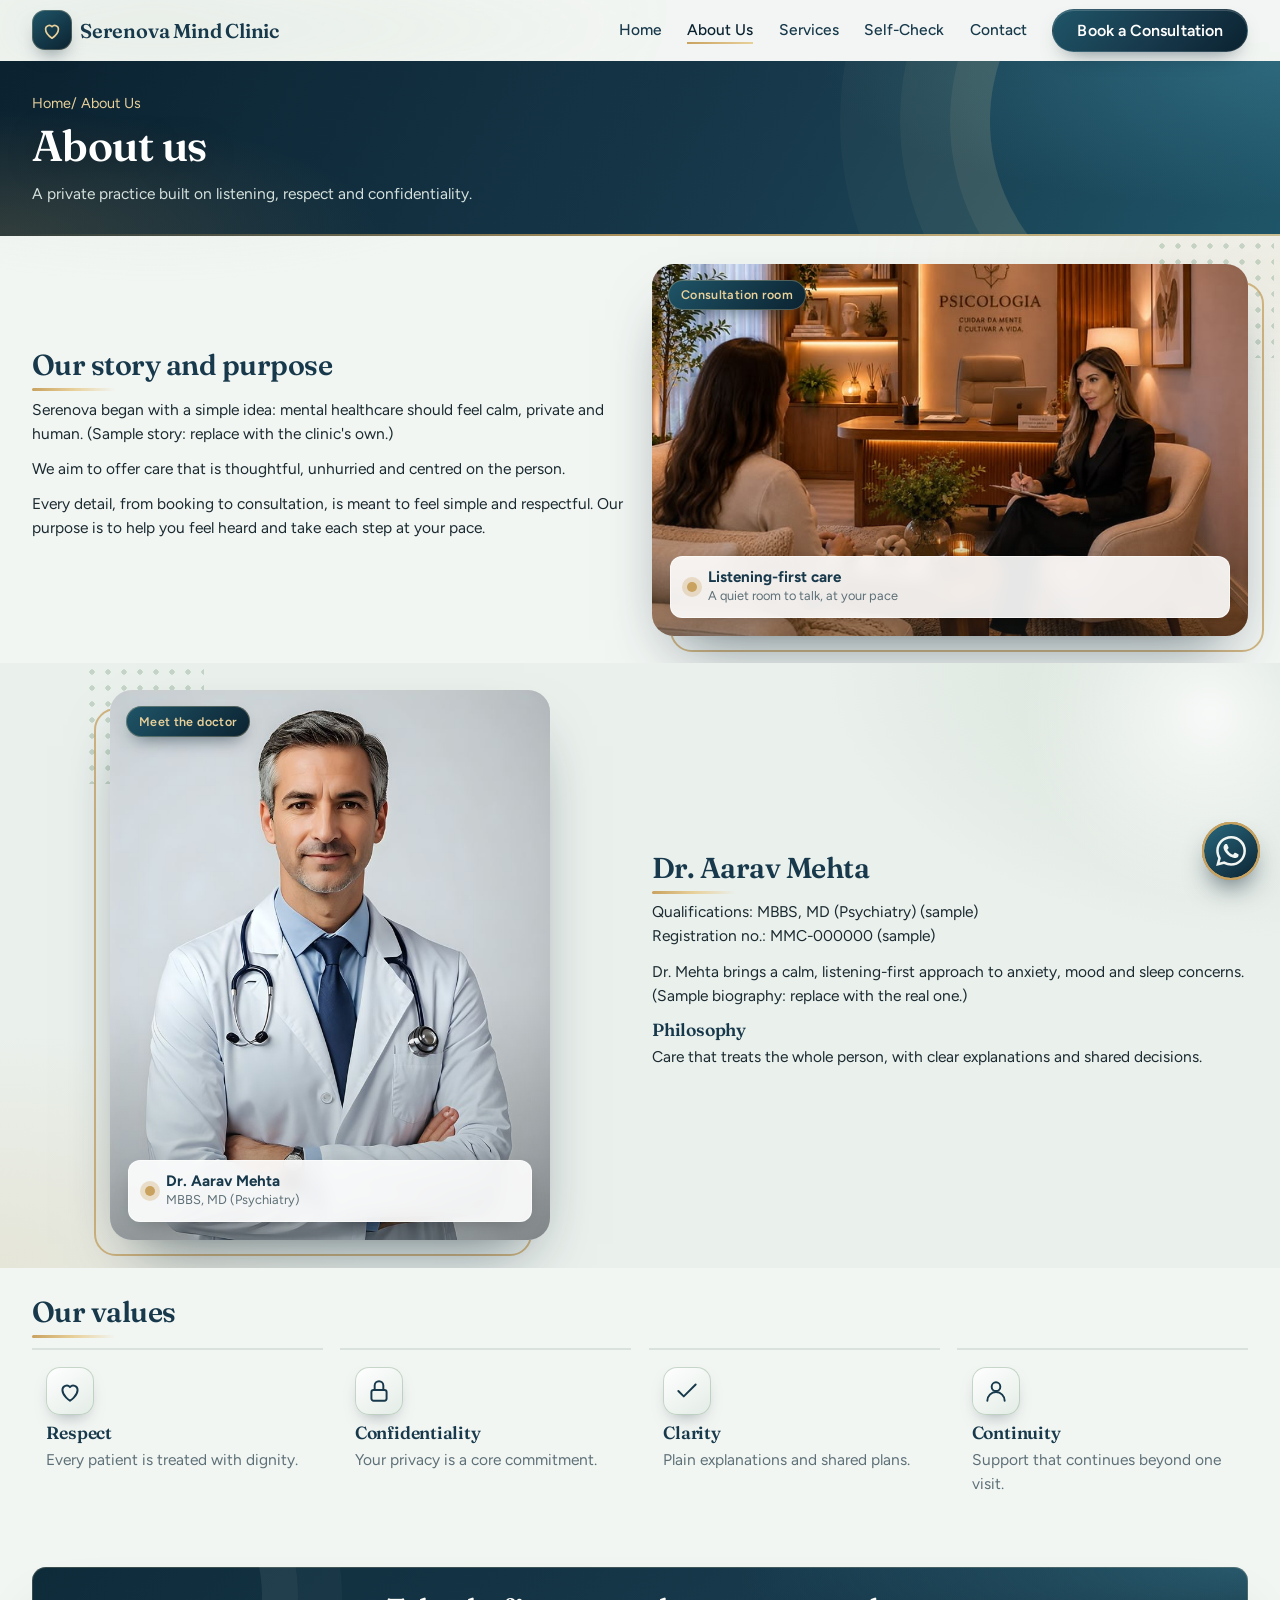
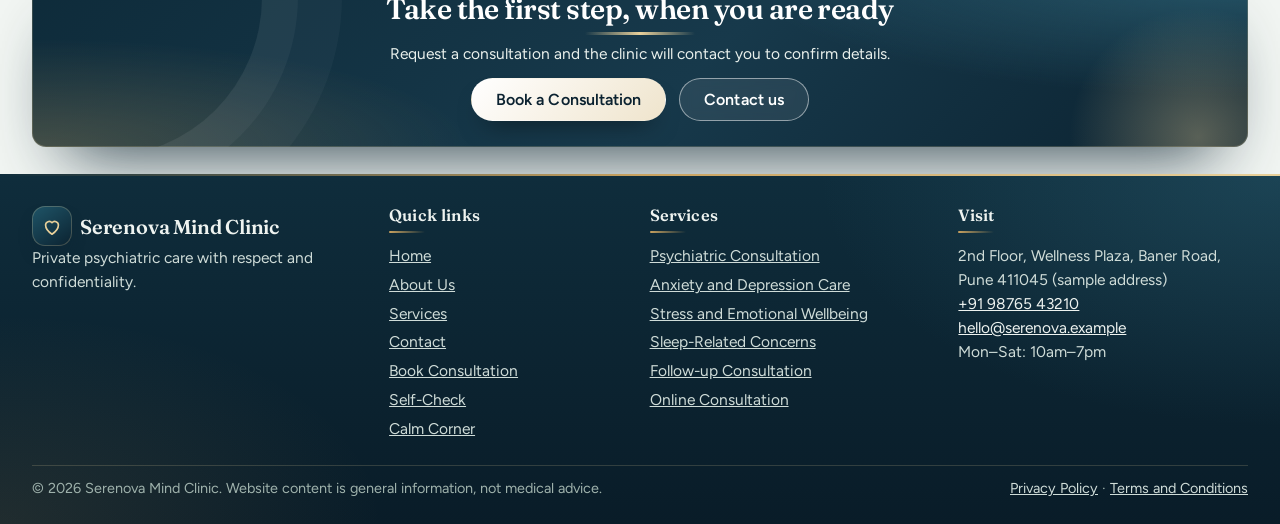
==== about.html @ cc29610c "first commit" ====
<!DOCTYPE html>
<html lang="en">

<head>
    <meta charset="utf-8">
    <meta name="viewport" content="width=device-width,initial-scale=1">
    <title>About Us | Serenova Mind Clinic</title>
    <meta name="description" content="Private psychiatric care, with respect and confidentiality. ">
    <link rel="preconnect" href="https://fonts.googleapis.com">
    <link rel="preconnect" href="https://fonts.gstatic.com" crossorigin>
    <link
        href="https://fonts.googleapis.com/css2?family=Fraunces:opsz,wght@9..144,400;9..144,600&family=Figtree:wght@400;500;600&display=swap"
        rel="stylesheet">
    <link rel="stylesheet" href="assets/css/style.css">
    <link rel="stylesheet" href="assets/css/responsive.css">
    <link rel="stylesheet" href="assets/css/animations.css">
    <link rel="stylesheet" href="assets/css/whatsapp.css">
    <link rel="stylesheet" href="assets/css/assessment.css">
    <link rel="stylesheet" href="assets/css/calm.css">
    <link rel="stylesheet" href="assets/css/booking-wa.css">
    <link rel="stylesheet" href="assets/css/modals.css">
    <link rel="stylesheet" href="assets/css/photos.css">
    <meta name="theme-color" content="#17394B">
    <link rel="stylesheet" href="assets/css/premium.css">
    <link rel="icon" href="assets/images/favicon.svg" type="image/svg+xml">
    <link rel="icon" href="assets/images/favicon-32.png" type="image/png" sizes="32x32">
    <link rel="icon" href="assets/images/favicon.ico" sizes="any">
    <link rel="apple-touch-icon" href="assets/images/apple-touch-icon.png">
</head>

<body><a class="skip" href="#main">Skip to content</a>
    <header class="hd" id="hd">
        <div class="wrap hd-in"><a class="logo" href="index.html" aria-label="Serenova Mind Clinic home"><svg
                    viewBox="0 0 24 24" class="ic" aria-hidden="true">
                    <path d="M12 21s-7-4.5-7-10a4 4 0 0 1 7-2.6A4 4 0 0 1 19 11c0 5.5-7 10-7 10z" />
                </svg><span>Serenova Mind Clinic</span></a><button class="burger" id="burger" aria-expanded="false"
                aria-controls="nav" aria-label="Open menu"><span></span><span></span></button>
            <nav id="nav" aria-label="Main">
                <ul>
                    <li><a href="index.html">Home</a></li>
                    <li><a href="about.html" aria-current="page">About Us</a></li>
                    <li><a href="services.html">Services</a></li>
                    <li><a href="assessment.html">Self-Check</a></li>
                    <li><a href="contact.html">Contact</a></li>
                </ul><a class="btn" href="book-consultation.html">Book a Consultation</a>
            </nav>
        </div>
    </header>
    <main id="main">
        <section class="phero">
            <div class="wrap">
                <nav class="crumb" aria-label="Breadcrumb"><a href="index.html">Home</a> / About Us</nav>
                <h1>About us</h1>
                <p>A private practice built on listening, respect and confidentiality.</p>
            </div>
        </section>
        <section class="sec">
            <div class="wrap split">
                <div>
                    <h2>Our story and purpose</h2>
                    <p>Serenova began with a simple idea: mental healthcare should feel calm, private and human. (Sample
                        story: replace with the clinic's own.)</p>
                    <p>We aim to offer care that is thoughtful, unhurried and centred on the person.</p>
                    <p>Every detail, from booking to consultation, is meant to feel simple and respectful. Our
                        purpose is to help you feel heard and take each step at your pace.</p>
                </div>
                <figure class="photo land"><span class="chip">Consultation room</span><div class="frame"><img src="assets/images/consultation-room.jpg" alt="Calm consultation room with soft lighting and comfortable seating" loading="lazy"></div><figcaption><i></i><div><b>Listening-first care</b><span>A quiet room to talk, at your pace</span></div></figcaption></figure>
            </div>
        </section>
        <section class="sec alt" id="doctor">
            <div class="wrap split">
                <figure class="photo port flip"><span class="chip">Meet the doctor</span><div class="frame"><img src="assets/images/doctor-portrait.jpg" alt="Portrait of Dr. Aarav Mehta, consultant psychiatrist" loading="lazy"></div><figcaption><i></i><div><b>Dr. Aarav Mehta</b><span>MBBS, MD (Psychiatry)</span></div></figcaption></figure>
                <div>
                    <h2>Dr. Aarav Mehta</h2>
                    <p>Qualifications: MBBS, MD (Psychiatry) (sample)<br>Registration no.: MMC-000000 (sample)</p>
                    <p>Dr. Mehta brings a calm, listening-first approach to anxiety, mood and sleep concerns. (Sample
                        biography: replace with the real one.)</p>
                    <h3>Philosophy</h3>
                    <p>Care that treats the whole person, with clear explanations and shared decisions.</p>
                </div>
            </div>
        </section>
        <section class="sec">
            <div class="wrap">
                <h2>Our values</h2>
                <div class="why">
                    <div><svg class="ic" viewBox="0 0 24 24" aria-hidden="true">
                            <path d="M12 21s-7-4.5-7-10a4 4 0 0 1 7-2.6A4 4 0 0 1 19 11c0 5.5-7 10-7 10z" />
                        </svg>
                        <h3>Respect</h3>
                        <p>Every patient is treated with dignity.</p>
                    </div>
                    <div><svg class="ic" viewBox="0 0 24 24" aria-hidden="true">
                            <rect x="5" y="11" width="14" height="10" rx="2" />
                            <path d="M8 11V7a4 4 0 0 1 8 0v4" />
                        </svg>
                        <h3>Confidentiality</h3>
                        <p>Your privacy is a core commitment.</p>
                    </div>
                    <div><svg class="ic" viewBox="0 0 24 24" aria-hidden="true">
                            <path d="M20 6 9 17l-5-5" />
                        </svg>
                        <h3>Clarity</h3>
                        <p>Plain explanations and shared plans.</p>
                    </div>
                    <div><svg class="ic" viewBox="0 0 24 24" aria-hidden="true">
                            <circle cx="12" cy="8" r="4" />
                            <path d="M4 21a8 8 0 0 1 16 0" />
                        </svg>
                        <h3>Continuity</h3>
                        <p>Support that continues beyond one visit.</p>
                    </div>
                </div>
            </div>
        </section>
        <section class="sec">
            <div class="wrap cta">
                <h2>Take the first step, when you are ready</h2>
                <p>Request a consultation and the clinic will contact you to confirm details.</p>
                <div class="row"><a class="btn" href="book-consultation.html">Book a Consultation</a><a
                        class="btn ghost" href="contact.html">Contact us</a></div>
            </div>
        </section>
    </main>
    <footer class="ft">
        <div class="wrap ft-in">
            <div><a class="logo" href="index.html"><svg class="ic" viewBox="0 0 24 24" aria-hidden="true">
                        <path d="M12 21s-7-4.5-7-10a4 4 0 0 1 7-2.6A4 4 0 0 1 19 11c0 5.5-7 10-7 10z" />
                    </svg><span>Serenova Mind Clinic</span></a>
                <p>Private psychiatric care with respect and confidentiality. </p>
            </div>
            <div>
                <h3>Quick links</h3>
                <ul>
                    <li><a href="index.html">Home</a></li>
                    <li><a href="about.html">About Us</a></li>
                    <li><a href="services.html">Services</a></li>
                    <li><a href="contact.html">Contact</a></li>
                    <li><a href="book-consultation.html">Book Consultation</a></li>
                    <li><a href="assessment.html">Self-Check</a></li>
                    <li><a href="calm.html">Calm Corner</a></li>
                </ul>
            </div>
            <div>
                <h3>Services</h3>
                <ul>
                    <li><a href="services.html#s0">Psychiatric Consultation</a></li>
                    <li><a href="services.html#s1">Anxiety and Depression Care</a></li>
                    <li><a href="services.html#s2">Stress and Emotional Wellbeing</a></li>
                    <li><a href="services.html#s3">Sleep-Related Concerns</a></li>
                    <li><a href="services.html#s4">Follow-up Consultation</a></li>
                    <li><a href="services.html#s5">Online Consultation</a></li>
                </ul>
            </div>
            <div>
                <h3>Visit</h3>
                <p>2nd Floor, Wellness Plaza, Baner Road, Pune 411045 (sample address)<br><a
                        href="tel:+919876543210">+91 98765 43210</a><br><a
                        href="mailto:hello@serenova.example">hello@serenova.example</a><br>Mon–Sat: 10am–7pm</p>
            </div>
        </div>
        <div class="wrap ft-b">
            <p>© <span id="yr">2026</span> Serenova Mind Clinic. Website content is general information, not medical
                advice.</p>
            <p><a href="privacy.html">Privacy Policy</a> · <a href="terms.html">Terms and Conditions</a></p>
        </div>
    </footer>
    <script src="assets/js/api.js"></script>
    <script src="assets/js/navigation.js"></script>
    <script src="assets/js/booking-wa.js"></script>
    <script src="assets/js/forms.js"></script>
    <script src="assets/js/main.js"></script>
<script src="assets/js/whatsapp.js"></script>
        <script src="assets/js/calm.js"></script>
    <script src="assets/js/modals.js"></script>
    <script src="assets/js/premium.js"></script>
</body>

</html>
---- assets/css/style.css ----
:root{--iv:#F5F0E8;--sl:#344A5E;--tp:#D4C5B2;--sg:#A8B8A2;--wh:#fff;--tx:#28312F;--mu:#6D746F;--r:14px}
*{box-sizing:border-box}html{scroll-behavior:smooth;scroll-padding-top:80px}
body{margin:0;background:var(--iv);color:var(--tx);font:400 1rem/1.65 Figtree,system-ui,sans-serif}
h1,h2,h3{font-family:Fraunces,Georgia,serif;color:var(--sl);line-height:1.2;margin:0 0 .6rem;font-weight:600}
h1{font-size:clamp(2rem,5vw,3.3rem)}h2{font-size:clamp(1.5rem,3vw,2.1rem)}h3{font-size:1.1rem}
p{margin:0 0 1rem;max-width:68ch}a{color:var(--sl)}img,svg{max-width:100%}
.wrap{width:min(1120px,92%);margin:0 auto}.narrow{width:min(780px,92%)}
.skip{position:absolute;left:-999px}.skip:focus{left:8px;top:8px;background:var(--wh);padding:.5rem;z-index:99}
:focus-visible{outline:3px solid var(--sl);outline-offset:3px}
.ic{width:24px;height:24px;fill:none;stroke:currentColor;stroke-width:1.8;stroke-linecap:round;stroke-linejoin:round}
.hd{position:sticky;top:0;z-index:50;background:var(--iv);border-bottom:1px solid transparent;transition:box-shadow .3s}
.hd.sc{border-color:var(--tp);box-shadow:0 2px 12px rgba(52,74,94,.08)}
.hd-in{display:flex;align-items:center;justify-content:space-between;padding:.9rem 0;transition:padding .3s}.hd.sc .hd-in{padding:.5rem 0}
.logo{display:flex;align-items:center;gap:.5rem;font:600 1.25rem Fraunces,serif;color:var(--sl);text-decoration:none}
nav ul{display:flex;gap:1.6rem;list-style:none;margin:0 1.6rem 0 0;padding:0}nav{display:flex;align-items:center}
nav li a{text-decoration:none;color:var(--sl);font-weight:500;padding:.3rem 0;background:linear-gradient(var(--sl),var(--sl)) 0 100%/0 2px no-repeat;transition:background-size .3s}
nav li a:hover,nav li a[aria-current]{background-size:100% 2px}
.burger{display:none;background:none;border:0;width:44px;height:44px;cursor:pointer;position:relative}
.burger span{position:absolute;left:10px;right:10px;height:2px;background:var(--sl);transition:transform .3s,top .3s}
.burger span:first-child{top:16px}.burger span:last-child{top:26px}
.burger[aria-expanded=true] span:first-child{top:21px;transform:rotate(45deg)}.burger[aria-expanded=true] span:last-child{top:21px;transform:rotate(-45deg)}
.btn{display:inline-block;background:var(--sl);color:var(--wh);padding:.75rem 1.4rem;border-radius:8px;border:2px solid var(--sl);font:600 1rem Figtree,sans-serif;text-decoration:none;cursor:pointer;transition:transform .2s,background .2s,color .2s}
.btn:hover{background:#2a3b4b}.btn:active{transform:translateY(1px)}.btn:disabled{opacity:.6;cursor:not-allowed}
.btn.ghost{background:transparent;color:var(--sl)}.btn.ghost:hover{background:var(--sl);color:var(--wh)}
.row{display:flex;gap:.8rem;flex-wrap:wrap}
.hero{padding:3rem 0 4rem}.hero-in{display:grid;grid-template-columns:1.05fr .95fr;gap:3rem;align-items:center}
.lead{font-size:1.15rem;color:var(--mu)}
.ph{margin:0;min-height:300px;border-radius:var(--r);border:1px solid var(--tp);background:linear-gradient(135deg,var(--tp),var(--sg));display:grid;place-items:center;text-align:center;color:var(--sl);padding:1rem}
.ph.tall{min-height:440px;border-radius:120px 14px 14px 14px}.ph.port{min-height:380px;border-radius:14px 14px 140px 14px}
.ph small{opacity:.8}
.sec{padding:4rem 0}.alt{background:var(--wh)}.sub{color:var(--mu)}
.split{display:grid;grid-template-columns:1fr 1fr;gap:3rem;align-items:center}
.svg{display:grid;grid-template-columns:repeat(3,1fr);gap:1.2rem;margin-top:1.5rem}
.sv{display:block;text-decoration:none;color:var(--tx);background:var(--iv);padding:1.5rem;border:1px solid var(--tp);transition:transform .25s,border-color .25s}
.sv0{border-radius:var(--r) var(--r) 40px var(--r)}.sv1{border-radius:var(--r)}.sv2{border-radius:40px var(--r) var(--r) var(--r)}
.sv:hover{transform:translateY(-3px);border-color:var(--sl)}.sv .ic{color:var(--sl);margin-bottom:.6rem}
.why{display:grid;grid-template-columns:repeat(4,1fr);gap:2rem;margin-top:1.5rem}.why .ic{color:var(--sg);width:32px;height:32px}
.why>div{border-top:2px solid var(--sg);padding-top:1rem}
.steps{counter-reset:s;list-style:none;padding:0;display:grid;grid-template-columns:repeat(5,1fr);gap:1rem;margin-top:1.5rem}
.steps li{counter-increment:s;border-left:2px solid var(--sg);padding-left:1rem}.steps li:before{content:counter(s);font:600 1.6rem Fraunces,serif;color:var(--sl);display:block}
.tq{display:grid;grid-template-columns:1fr 1fr;gap:1.5rem}blockquote{margin:0;padding:1.5rem;background:var(--iv);border-left:4px solid var(--sg);border-radius:0 var(--r) var(--r) 0}cite{color:var(--mu)}
.fq{border-bottom:1px solid var(--tp)}.fq h3{margin:0}.fq button{all:unset;box-sizing:border-box;width:100%;padding:1rem 2rem 1rem 0;cursor:pointer;font:600 1.05rem Fraunces,serif;color:var(--sl);position:relative}
.fq button:after{content:"+";position:absolute;right:.3rem}.fq button[aria-expanded=true]:after{content:"–"}.fq button:focus-visible{outline:3px solid var(--sl)}
.cta{background:var(--sl);color:var(--iv);padding:3rem;border-radius:var(--r);text-align:center}.cta h2{color:var(--wh)}.cta p{margin:0 auto 1.2rem}.cta .row{justify-content:center}
.cta .btn{background:var(--iv);color:var(--sl);border-color:var(--iv)}.cta .btn.ghost{background:transparent;color:var(--iv)}
.phero{background:var(--wh);border-bottom:1px solid var(--tp);padding:2.5rem 0}.crumb{font-size:.9rem;color:var(--mu);margin-bottom:.8rem}
.svp{display:flex;gap:1.2rem;padding:1.8rem 0;border-bottom:1px solid var(--tp)}.svp .ic{color:var(--sl);flex:none;width:32px;height:32px}
.form{background:var(--wh);padding:2rem;border-radius:var(--r);border:1px solid var(--tp)}
.fld{margin-bottom:1.1rem}label{display:block;font-weight:600;margin-bottom:.3rem}
input:not([type=checkbox]),select,textarea{width:100%;padding:.7rem .8rem;border:1.5px solid var(--tp);border-radius:8px;background:var(--iv);font:inherit;color:var(--tx)}
input:focus,select:focus,textarea:focus{border-color:var(--sl);outline:2px solid var(--sg)}
.chk label{font-weight:400}.hint{font-size:.9rem;color:var(--mu)}.err{color:#9b2c2c;font-size:.9rem;margin:.25rem 0 0}
[aria-invalid=true]{border-color:#9b2c2c!important}.note{background:var(--iv);border-left:4px solid var(--sg);padding:.8rem 1rem;margin-bottom:1rem}.status{margin-top:1rem;font-weight:600}
.legal h2{margin-top:1.5rem;font-size:1.3rem}
.ft{background:var(--sl);color:var(--iv);padding:3rem 0 1rem}.ft a,.ft h3,.ft .logo{color:var(--iv)}.ft ul{list-style:none;padding:0;margin:0}.ft li{margin-bottom:.3rem}
.ft-in{display:grid;grid-template-columns:1.4fr 1fr 1.2fr 1.2fr;gap:2rem}.ft-b{border-top:1px solid rgba(245,240,232,.25);margin-top:2rem;padding-top:1rem;display:flex;justify-content:space-between;flex-wrap:wrap;font-size:.9rem}
/* v2: compact, wider, richer */
.wrap{width:min(1280px,95%)}.narrow{width:min(1000px,95%)}.sec{padding:2.4rem 0}.hero{padding:1.8rem 0 2.4rem;background:linear-gradient(180deg,var(--iv),#eee6d9)}.hero-in{gap:2rem}.split{gap:2rem}.cta{padding:2.2rem}
.sub{margin-bottom:.8rem}.svg,.why,.steps{margin-top:1rem}
figure.ph{display:block;padding:0;min-height:0;overflow:hidden;background:var(--tp)}.ph img{display:block;width:100%;aspect-ratio:4/3;object-fit:cover}.ph.tall img{aspect-ratio:4/5;max-height:500px}.ph.port img{aspect-ratio:4/5;max-height:420px}
.hv{position:relative}.fl{position:absolute;left:-20px;bottom:30px;background:var(--wh);border:1px solid var(--tp);border-radius:12px;padding:.8rem 1rem;display:grid;grid-template-columns:auto 1fr;column-gap:.6rem;box-shadow:0 12px 28px -12px rgba(52,74,94,.4);animation:up 1s .5s ease both}.fl .ic{grid-row:span 2;color:var(--sl);align-self:center}.fl span{color:var(--mu);font-size:.9rem}
.phero{background:var(--sl);border:0;padding:2.2rem 0;position:relative;overflow:hidden}.phero .wrap{position:relative}.phero h1{color:#fff}.phero p{color:var(--iv)}.crumb,.crumb a{color:var(--tp)}
.phero:before{content:"";position:absolute;right:-90px;top:-130px;width:380px;height:380px;border-radius:50%;box-shadow:0 0 0 40px rgba(168,184,162,.14),0 0 0 90px rgba(168,184,162,.09),0 0 0 150px rgba(168,184,162,.05)}
.sv{position:relative;overflow:hidden}.sv:before{content:"";position:absolute;left:0;top:0;height:3px;width:0;background:var(--sg);transition:width .35s}.sv:hover:before{width:100%}.sv:hover{box-shadow:0 16px 30px -16px rgba(52,74,94,.4);background:var(--wh)}
.sv .ic,.why .ic{width:44px;height:44px;padding:10px;border-radius:12px;background:var(--wh);transition:background .3s,color .3s,transform .3s}.why .ic{background:var(--iv);color:var(--sl)}.sv:hover .ic,.why>div:hover .ic{background:var(--sl);color:var(--wh);transform:rotate(-6deg) scale(1.05)}
.why>div{transition:transform .3s,border-color .3s}.why>div:hover{transform:translateY(-4px);border-color:var(--sl)}.steps li{transition:transform .3s,border-color .3s}.steps li:hover{transform:translateX(4px);border-color:var(--sl)}
.svp{display:grid;grid-template-columns:44px 1fr;gap:1rem;padding:1.4rem;margin-bottom:.9rem;background:var(--wh);border:1px solid var(--tp);border-radius:var(--r);transition:transform .3s,box-shadow .3s,border-color .3s}.svp:hover{transform:translateY(-3px);border-color:var(--sl);box-shadow:0 16px 30px -18px rgba(52,74,94,.4)}
.svp>.ic{width:44px;height:44px;padding:10px;border-radius:12px;background:var(--iv)}
.pts{list-style:none;padding:0;margin:0 0 1rem;display:grid;grid-template-columns:1fr 1fr;gap:.4rem 1.5rem}.pts li{display:flex;gap:.5rem}.pts .ic{width:18px;height:18px;flex:none;color:#6f866a;margin-top:.28rem;stroke-width:2.6}
.mq{overflow:hidden;margin-top:1rem;-webkit-mask-image:linear-gradient(90deg,transparent,#000 6%,#000 94%,transparent);mask-image:linear-gradient(90deg,transparent,#000 6%,#000 94%,transparent)}
.mt{display:flex;width:max-content;animation:mq 50s linear infinite}.mq:hover .mt,.mq:focus-within .mt{animation-play-state:paused}
.mt blockquote{flex:none;width:340px;margin:0 1.2rem 0 0;transition:transform .3s,box-shadow .3s}.mt blockquote:hover{transform:translateY(-4px);box-shadow:0 14px 26px -14px rgba(52,74,94,.4)}
.map{border-radius:var(--r);overflow:hidden;border:1px solid var(--tp);margin-top:1rem}.map iframe{display:block;width:100%;height:260px;border:0}.bookrow{margin-top:1.5rem}
/* v3: tighter spacing + premium interactions */
body{font-size:.97rem;line-height:1.55}h1{font-size:clamp(1.8rem,4vw,2.7rem)}h2{font-size:clamp(1.35rem,2.4vw,1.8rem);margin-bottom:.4rem}h3{margin-bottom:.3rem}p{margin-bottom:.7rem}
.hd-in{padding:.55rem 0}.hd.sc .hd-in{padding:.3rem 0}.btn{padding:.6rem 1.2rem}
.hero{padding:1rem 0 1.6rem}.hero-in{gap:1.5rem}.lead{font-size:1.05rem}.sec{padding:1.7rem 0}.split{gap:1.5rem}.cta{padding:1.6rem}.cta p{margin-bottom:.8rem}
.svg{gap:.8rem;margin-top:.6rem}.sv{padding:1.1rem}.why{gap:1.1rem;margin-top:.6rem}.why>div{padding-top:.7rem}.steps{gap:.8rem;margin-top:.6rem}
.sub{margin-bottom:.4rem}.ph img{aspect-ratio:16/10}.ph.tall img{aspect-ratio:4/5;max-height:400px}.ph.port img{max-height:340px}
.phero{padding:1.4rem 0}.crumb{margin-bottom:.4rem}.phero p{margin-bottom:0}
.svp{padding:1rem;margin-bottom:.6rem;gap:.8rem}.pts{gap:.25rem 1.2rem;margin-bottom:.7rem}.form{padding:1.3rem}.fld{margin-bottom:.8rem}
.fq button{padding:.7rem 2rem .7rem 0}.mq{margin-top:.6rem}.mt blockquote{padding:1.1rem}.map iframe{height:220px}.bookrow{margin-top:1rem}
.ft{padding:2rem 0 .8rem}.ft-in{gap:1.2rem}.ft-b{margin-top:1.2rem;padding-top:.7rem}.legal h2{margin-top:1rem}
.prog{position:fixed;top:0;left:0;right:0;height:3px;background:var(--sg);transform-origin:0 50%;transform:scaleX(0);z-index:99}
.btn{position:relative;overflow:hidden;isolation:isolate}.btn:after{content:"";position:absolute;top:0;bottom:0;left:-60%;width:40%;background:linear-gradient(100deg,transparent,rgba(255,255,255,.35),transparent);transform:skewX(-20deg);transition:left .6s;z-index:-1}.btn:hover:after{left:130%}.btn:hover{box-shadow:0 10px 22px -10px rgba(52,74,94,.6);transform:translateY(-2px)}
.sv,.svp,.why>div,.mt blockquote{position:relative;overflow:hidden}
.sv:after,.svp:after,.mt blockquote:after{content:"";position:absolute;inset:0;pointer-events:none;opacity:0;transition:opacity .35s;background:radial-gradient(260px circle at var(--mx,50%) var(--my,50%),rgba(168,184,162,.35),transparent 70%)}
.sv:hover:after,.svp:hover:after,.mt blockquote:hover:after{opacity:1}
.sv:hover .ic,.svp:hover>.ic{background:var(--sl);color:var(--wh);animation:ring .9s ease-out}
@keyframes ring{from{box-shadow:0 0 0 0 rgba(168,184,162,.8)}to{box-shadow:0 0 0 14px rgba(168,184,162,0)}}
.sv h3,.svp h2{transition:letter-spacing .3s}.sv:hover h3{letter-spacing:.01em}
.sec h2:after{content:"";display:block;height:3px;width:0;background:var(--sg);border-radius:2px;margin-top:.35rem;transition:width .8s .25s}.sec h2.in:after{width:56px}.cta h2:after{margin-inline:auto}
.hv:before{content:"";position:absolute;inset:16px -14px -14px 16px;border:2px solid var(--sg);border-radius:inherit;border-radius:120px 14px 14px 14px;transition:transform .4s;z-index:0}.hv:hover:before{transform:translate(-8px,-8px)}.hv .ph{position:relative;z-index:1}.fl{z-index:2}
.hero .ph img{animation:breathe 14s ease-in-out infinite alternate}@keyframes breathe{to{transform:scale(1.06)}}
.ph img{transition:transform .8s ease}.split .ph:hover img{transform:scale(1.05)}
.w{display:inline-block;animation:wd .7s cubic-bezier(.2,.7,.2,1) both;animation-delay:calc(var(--k)*70ms)}@keyframes wd{from{opacity:0;transform:translateY(.5em) rotateX(40deg)}to{opacity:1;transform:none}}
.ft li a{display:inline-block;transition:transform .25s,color .25s}.ft li a:hover{transform:translateX(5px);color:var(--sg)}
.fq button{transition:padding-left .25s}.fq button:hover{padding-left:.5rem}
---- assets/css/responsive.css ----
@media(max-width:900px){.hero-in,.split,.tq{grid-template-columns:1fr}.svg{grid-template-columns:1fr 1fr}.why,.ft-in{grid-template-columns:1fr 1fr}.steps{grid-template-columns:1fr}.ph.tall{min-height:300px}}
@media(max-width:760px){.burger{display:block}nav{position:absolute;top:100%;left:0;right:0;background:var(--iv);flex-direction:column;align-items:stretch;padding:1rem 4%;border-bottom:1px solid var(--tp);display:none}nav.open{display:flex}nav ul{flex-direction:column;gap:.4rem;margin:0 0 1rem}nav li a{display:block;padding:.6rem 0}}
@media(max-width:560px){.svg,.why,.ft-in{grid-template-columns:1fr}.sec{padding:2.5rem 0}.cta{padding:2rem 1.2rem}.form{padding:1.2rem}.btn{width:100%;text-align:center}.svp{flex-direction:column}}
@media(max-width:900px){.fl{left:10px}}
@media(max-width:560px){.pts{grid-template-columns:1fr}.svp{grid-template-columns:1fr}.mt blockquote{width:280px}.phero:before{opacity:.5}}
@media(max-width:560px){.sec{padding:1.3rem 0}.cta{padding:1.3rem 1rem}.form{padding:1rem}.hero{padding:.6rem 0 1.2rem}.hv:before{inset:10px -6px -6px 10px}}

/* v5: navbar with 6 items on mid-size screens */
@media(min-width:761px) and (max-width:1100px){nav ul{gap:1rem;margin-right:1rem}nav li a{font-size:.93rem}nav .btn{padding:.55rem 1rem;font-size:.92rem;white-space:nowrap}.logo{font-size:1.1rem}}
/* v5: tidy footer */
.ft h3{position:relative;padding-bottom:.45rem;margin-bottom:.7rem}.ft h3:after{content:"";position:absolute;left:0;bottom:0;width:28px;height:2px;background:var(--sg);border-radius:2px}
@media(max-width:900px){.ft-in>div:first-child,.ft-in>div:last-child{grid-column:1/-1}}
@media(max-width:560px){
.ft{padding:2rem 0 5rem}
.ft-in{grid-template-columns:1fr 1fr;gap:1.4rem 1rem}
.ft-in>div:first-child,.ft-in>div:last-child{grid-column:1/-1}
.ft-in>div:first-child p{font-size:.92rem;margin-bottom:.3rem}
.ft li{margin-bottom:.15rem}.ft li a{font-size:.9rem;padding:.2rem 0}
.ft h3{font-size:1rem}
.ft-in>div:last-child{background:rgba(255,255,255,.06);border-radius:14px;padding:1rem 1.1rem}.ft-in>div:last-child p{margin:0;font-size:.92rem;line-height:1.7}
.ft-b{flex-direction:column;align-items:center;text-align:center;gap:.4rem;font-size:.82rem}.ft-b p{margin:0;max-width:none}
}
---- assets/css/animations.css ----
@keyframes up{from{opacity:0;transform:translateY(14px)}to{opacity:1;transform:none}}
.hero .ph{animation:up .9s ease both}.hero h1{animation:up .7s ease both}
.js .rv{opacity:0;transform:translateY(14px);transition:opacity .6s ease,transform .6s ease;transition-delay:calc(var(--i,0)*70ms)}.js .rv.in{opacity:1;transform:none}
@media(prefers-reduced-motion:reduce){*,*:before,*:after{animation:none!important;transition:none!important;scroll-behavior:auto!important}.js .rv{opacity:1;transform:none}}
@keyframes mq{to{transform:translateX(-50%)}}
@media(prefers-reduced-motion:reduce){.mq{overflow-x:auto;-webkit-mask-image:none;mask-image:none}.mt>[aria-hidden]{display:none}}
@media(prefers-reduced-motion:reduce){.w,.hero .ph img,.sv:hover .ic,.svp:hover>.ic{animation:none!important}.prog{display:none}}
---- assets/css/whatsapp.css ----
.wa-fab{position:fixed;right:20px;bottom:20px;z-index:70;display:flex;align-items:center;flex-direction:row-reverse;gap:.6rem;text-decoration:none}
.wa-ic{position:relative;width:58px;height:58px;border-radius:50%;background:linear-gradient(145deg,#4a6580,var(--sl));display:grid;place-items:center;box-shadow:0 10px 26px -8px rgba(52,74,94,.75),inset 0 0 0 2px rgba(168,184,162,.55);animation:wa-b 3.2s ease-in-out infinite;transition:transform .3s}
.wa-ic svg{width:30px;height:30px;fill:var(--iv)}
.wa-ic:before,.wa-ic:after{content:"";position:absolute;inset:0;border-radius:50%;border:2px solid var(--sg);animation:wa-p 2.4s ease-out infinite}.wa-ic:after{animation-delay:1.2s}
.wa-tip{background:var(--wh);color:var(--sl);border:1px solid var(--tp);border-radius:999px;padding:.45rem .95rem;font:600 .88rem Figtree,sans-serif;box-shadow:0 8px 20px -12px rgba(52,74,94,.6);opacity:0;transform:translateX(10px);pointer-events:none;transition:.3s;white-space:nowrap}
.wa-fab:hover .wa-tip,.wa-fab:focus-visible .wa-tip{opacity:1;transform:none}
.wa-fab:hover .wa-ic{transform:scale(1.08) rotate(-6deg)}
@keyframes wa-b{0%,100%{transform:translateY(0)}50%{transform:translateY(-6px)}}
@keyframes wa-p{0%{transform:scale(1);opacity:.7}100%{transform:scale(1.65);opacity:0}}
@media(max-width:600px){.wa-fab{right:14px;bottom:14px}.wa-ic{width:52px;height:52px}.wa-tip{display:none}}
@media print{.wa-fab{display:none}}
@media(prefers-reduced-motion:reduce){.wa-ic,.wa-ic:before,.wa-ic:after{animation:none}}
---- assets/css/assessment.css ----
/* Self-Check page. All classes prefixed sc- to avoid clashing with the template (.hd.sc is the scrolled header). */
.sc-main{padding:2rem 0 3.5rem;background:linear-gradient(180deg,#e9efe6,var(--iv) 320px)}
.sc-main .wrap{width:min(860px,94%)}
.sc-chips{display:flex;flex-wrap:wrap;gap:.5rem;list-style:none;padding:0;margin:.9rem 0 0}
.sc-chips li{background:rgba(255,255,255,.12);border:1px solid rgba(255,255,255,.28);color:var(--iv);border-radius:999px;padding:.2rem .8rem;font-size:.85rem;display:flex;gap:.4rem;align-items:center}
.sc-chips svg{width:15px;height:15px;fill:none;stroke:var(--sg);stroke-width:2;stroke-linecap:round;stroke-linejoin:round}
.sc-panel{background:var(--wh);border:1px solid var(--tp);border-radius:20px;padding:clamp(1rem,3vw,1.8rem);box-shadow:0 22px 50px -30px rgba(52,74,94,.55)}
.sc-pick{display:grid;gap:.9rem;grid-template-columns:repeat(auto-fit,minmax(260px,1fr))}
.sc-pc{all:unset;box-sizing:border-box;cursor:pointer;display:flex;gap:1rem;align-items:center;border:1.5px solid var(--tp);border-radius:16px;padding:1rem 1.1rem;background:var(--iv);transition:transform .3s,box-shadow .3s,border-color .3s,background .3s}
.sc-pc:hover,.sc-pc:focus-visible{transform:translateY(-3px);border-color:var(--sg);background:#fff;box-shadow:0 14px 28px -18px rgba(52,74,94,.6)}
.sc-ib{flex:none;width:48px;height:48px;border-radius:14px;background:var(--sl);color:var(--iv);display:grid;place-items:center;transition:transform .35s}.sc-pc:hover .sc-ib{transform:rotate(-8deg) scale(1.07)}
.sc-ib svg{width:26px;height:26px;fill:none;stroke:currentColor;stroke-width:1.7;stroke-linecap:round;stroke-linejoin:round}
.sc-pc b{display:block;font:600 1.08rem Fraunces,serif;color:var(--sl);line-height:1.2}.sc-pc span{display:block;color:var(--mu);font-size:.88rem;line-height:1.4;margin-top:.15rem}
.sc-go{margin-left:auto;color:var(--sl);font-size:1.3rem;transition:transform .25s}.sc-pc:hover .sc-go{transform:translateX(4px)}
.sc-qh{display:flex;justify-content:space-between;align-items:center;color:var(--mu);font-size:.88rem;margin-bottom:.45rem}
.sc-x{all:unset;cursor:pointer;color:var(--mu);font-size:.85rem;text-decoration:underline}.sc-x:hover{color:var(--sl)}
.sc-bar{height:6px;background:var(--iv);border-radius:9px;overflow:hidden;margin-bottom:1.1rem}.sc-bar i{display:block;height:100%;width:0;background:linear-gradient(90deg,var(--sg),var(--sl));border-radius:9px;transition:width .5s cubic-bezier(.2,.8,.2,1)}
.sc-q.in{animation:scs .4s cubic-bezier(.2,.8,.2,1)}.sc-q.back.in{animation-name:scb}
@keyframes scs{from{opacity:0;transform:translateX(30px)}}@keyframes scb{from{opacity:0;transform:translateX(-30px)}}
.sc-q h2{font-size:clamp(1.15rem,3vw,1.5rem);margin:0 0 .25rem}.sc-q h2:after{display:none}.sc-q>p{margin:0 0 .9rem;color:var(--mu);font-size:.9rem}
.sc-opts{display:grid;gap:.5rem}.sc-o{position:relative;display:block;cursor:pointer}
.sc-o input{position:absolute;opacity:0;inset:0;cursor:pointer}
.sc-o span{display:flex;align-items:center;gap:.7rem;border:1.5px solid var(--tp);border-left-width:5px;border-radius:12px;padding:.7rem 1rem;background:var(--iv);font-weight:500;font-size:.97rem;transition:transform .2s,border-color .2s,background .2s,box-shadow .2s}
.sc-o span:before{content:"";flex:none;width:18px;height:18px;border-radius:50%;border:2px solid var(--tp);background:#fff;transition:.2s}
.sc-o:hover span{transform:translateX(3px);border-color:var(--sg)}
.sc-o:nth-child(1) span{border-left-color:#8fbf9a}.sc-o:nth-child(2) span{border-left-color:#cfc27a}.sc-o:nth-child(3) span{border-left-color:#e1a86c}.sc-o:nth-child(4) span{border-left-color:#d68b63}
.sc-o input:checked+span{background:#eaf1ea;border-color:var(--sl);box-shadow:0 8px 18px -14px rgba(52,74,94,.8)}
.sc-o input:checked+span:before{border-color:var(--sl);background:radial-gradient(var(--sl) 42%,#fff 48%)}
.sc-o input:focus-visible+span{outline:3px solid var(--sl);outline-offset:2px}
.sc-nv{display:flex;justify-content:space-between;gap:1rem;margin-top:1.1rem}.sc-nv .btn{padding:.6rem 1.5rem}
/* result */
.sc-care{display:flex;flex-wrap:wrap;gap:1rem;align-items:center;justify-content:space-between;background:#eef3ee;border:1.5px solid var(--sg);border-radius:16px;padding:1rem 1.2rem;margin-bottom:1.2rem;animation:scs .5s}
.sc-care h3{font-size:1.05rem;margin:0 0 .2rem}.sc-care p{margin:0;font-size:.9rem;color:var(--tx);max-width:46ch}.sc-care div:last-child{display:flex;gap:.5rem;flex-wrap:wrap}.sc-care .btn{padding:.55rem 1rem;font-size:.92rem}
.sc-rs{display:grid;gap:1.4rem;grid-template-columns:260px 1fr;align-items:center}
.sc-g{text-align:center}.sc-g svg{width:100%;max-width:260px;display:block;margin:0 auto;overflow:visible}
.sc-nd{transform-origin:150px 150px;transform:rotate(-90deg);transition:transform 1.6s cubic-bezier(.2,.9,.2,1)}
.sc-num{font:600 2.3rem Fraunces,serif;color:var(--sl);line-height:1;margin-top:-.2rem}.sc-num small{font-size:.9rem;color:var(--mu);font-family:Figtree,sans-serif}
.sc-lv{display:inline-block;margin-top:.5rem;padding:.2rem .9rem;border-radius:999px;font-weight:600;font-size:.9rem;color:#2a3b4b}
.sc-t{font:600 .8rem Figtree,sans-serif;letter-spacing:.08em;text-transform:uppercase;color:var(--mu);margin:0 0 .3rem}
.sc-msg{margin:0 0 .8rem;font-size:1rem}
.sc-tips{list-style:none;padding:0;margin:0 0 1rem;display:grid;gap:.4rem}
.sc-tips li{display:flex;gap:.6rem;align-items:flex-start;font-size:.93rem;background:var(--iv);border-radius:10px;padding:.5rem .8rem;transition:transform .2s,background .2s}.sc-tips li:hover{transform:translateX(3px);background:#eaf1ea}
.sc-tips li:before{content:"";flex:none;width:7px;height:7px;border-radius:50%;background:var(--sg);margin-top:.5rem}
.sc-cta{display:flex;flex-wrap:wrap;gap:.6rem;align-items:center}
.sc-cta .btn{padding:.65rem 1.4rem}
.sc-ic{all:unset;box-sizing:border-box;cursor:pointer;display:inline-flex;align-items:center;gap:.4rem;border:1.5px solid var(--tp);border-radius:8px;padding:.55rem .9rem;font:600 .9rem Figtree,sans-serif;color:var(--sl);text-decoration:none;transition:.2s;background:#fff}
.sc-ic svg{width:17px;height:17px;fill:none;stroke:currentColor;stroke-width:1.9;stroke-linecap:round;stroke-linejoin:round}
.sc-ic:hover,.sc-ic:focus-visible{border-color:var(--sl);background:var(--sl);color:#fff;transform:translateY(-2px)}
.sc-ic.wa:hover{background:#1f8f4e;border-color:#1f8f4e}
.sc-ft{display:flex;flex-wrap:wrap;justify-content:space-between;gap:.5rem 1rem;border-top:1px solid var(--tp);margin-top:1.2rem;padding-top:.8rem;font-size:.82rem;color:var(--mu)}
.sc-ft p{margin:0;max-width:none}.sc-ft button{all:unset;cursor:pointer;color:var(--sl);text-decoration:underline;margin-left:.8rem}
.sc-pr{display:none;margin:0 0 .8rem}
@media(max-width:700px){.sc-main{padding:1.2rem 0 2.5rem}.sc-panel{padding:1rem;border-radius:16px}.sc-rs{grid-template-columns:1fr}.sc-nv .btn{flex:1}.sc-cta .btn{flex:1 1 100%;text-align:center}.sc-ic{flex:1;justify-content:center}.sc-care{padding:.9rem}}
@media print{header,footer,.phero,.sc-cta,.sc-nv,.sc-ft button,.skip,.sc-care .btn{display:none!important}.sc-pr{display:block}.sc-panel{box-shadow:none;border:0}.sc-main{background:#fff}}
@media(prefers-reduced-motion:reduce){*{animation:none!important;transition:none!important}}
.sc-br{display:flex;align-items:center;gap:.6rem;margin-top:.9rem;padding:.65rem .9rem;border-radius:12px;background:linear-gradient(135deg,#eaf1ea,#f6f3ec);border:1px solid var(--sg);color:var(--sl);font-weight:600;font-size:.92rem;text-decoration:none;transition:.25s}.sc-br svg{width:20px;height:20px;fill:none;stroke:var(--sl);stroke-width:1.8}.sc-br i{margin-left:auto;font-style:normal;font-size:1.2rem;transition:transform .25s}.sc-br:hover{transform:translateY(-2px);box-shadow:0 12px 22px -16px rgba(52,74,94,.7)}.sc-br:hover i{transform:translateX(4px)}
---- assets/css/calm.css ----
.cm-main{background:linear-gradient(180deg,#e9efe6,var(--iv))}
.cm-main .wrap{width:min(760px,94%);height:calc(100svh - 74px);min-height:500px;max-height:760px;display:flex;align-items:center;padding:.9rem 0}
.cm{position:relative;overflow:hidden;width:100%;height:100%;display:flex;flex-direction:column;justify-content:space-between;align-items:center;gap:.5rem;border-radius:26px;padding:clamp(1rem,3vh,1.6rem) 1.2rem;text-align:center;color:var(--iv);background:radial-gradient(120% 90% at 50% 0%,#4a6580 0%,var(--sl) 55%,#233341 100%);box-shadow:0 30px 60px -34px rgba(35,51,65,.9)}
.cm:before,.cm:after{content:"";position:absolute;border-radius:50%;background:rgba(168,184,162,.12);animation:cmf 14s ease-in-out infinite}.cm:before{width:280px;height:280px;left:-90px;top:-100px}.cm:after{width:340px;height:340px;right:-130px;bottom:-160px;animation-delay:-6s}
@keyframes cmf{50%{transform:translate(24px,18px) scale(1.08)}}
.cm>*{position:relative;z-index:1}
.cm h1,.cm h2{color:#fff;font-size:clamp(1.4rem,3.4vh,1.9rem);margin:0 0 .15rem}.cm-sub{color:var(--tp);margin:0 auto .6rem;font-size:.9rem}
.cm-len{display:inline-flex;gap:.25rem;background:rgba(255,255,255,.1);border-radius:999px;padding:.2rem}.cm-len button{all:unset;cursor:pointer;padding:.3rem .9rem;border-radius:999px;font-size:.84rem;font-weight:600;color:var(--tp);transition:.25s}.cm-len button:hover{color:#fff}.cm-len button[aria-pressed=true]{background:var(--iv);color:var(--sl)}.cm-len button:focus-visible{outline:2px solid var(--sg)}
.cm-st{flex:1;min-height:0;width:100%;display:grid;place-items:center}
.cm-sq{position:relative;width:min(34svh,280px,70vw);aspect-ratio:1;display:grid;place-items:center}
.cm-rg{position:absolute;inset:-6%;border-radius:50%;border:1.5px dashed rgba(168,184,162,.45)}
.cm-c{position:relative;width:60%;aspect-ratio:1;border-radius:50%;background:radial-gradient(circle at 35% 30%,#d8e4d3,var(--sg) 55%,#7f9a8a);box-shadow:0 0 0 12px rgba(168,184,162,.18),0 0 60px 8px rgba(168,184,162,.45);transform:scale(.7);transition-property:transform,box-shadow;transition-timing-function:cubic-bezier(.45,.05,.4,.95)}
.cm-c.in{transform:scale(1.3);box-shadow:0 0 0 18px rgba(168,184,162,.2),0 0 90px 20px rgba(168,184,162,.55)}
.cm-t{position:absolute;inset:0;display:grid;place-content:center;z-index:2;pointer-events:none}.cm-t b{display:block;font:600 1.25rem Fraunces,serif;color:#233341}.cm-t i{display:block;font:600 2.2rem Fraunces,serif;font-style:normal;color:var(--sl);line-height:1}
.cm-bot{width:100%}
.cm-tm{font:600 1.5rem Fraunces,serif;color:#fff;letter-spacing:.04em;line-height:1.1}.cm-tm small{display:block;font:500 .78rem Figtree,sans-serif;color:var(--tp);letter-spacing:0}
.cm-act{display:flex;gap:.6rem;justify-content:center;margin-top:.6rem;flex-wrap:wrap}
.cm .btn{background:var(--iv);color:var(--sl);border-color:var(--iv);min-width:130px;padding:.6rem 1.3rem}.cm .btn.ghost{background:transparent;color:var(--iv);border-color:rgba(245,240,232,.5)}.cm .btn.ghost:hover{background:var(--iv);color:var(--sl)}
.cm-done{animation:cmd .6s cubic-bezier(.2,.8,.2,1)}@keyframes cmd{from{opacity:0;transform:translateY(10px)}}.cm-done p{margin:0 auto .2rem;color:var(--tp);font-size:.95rem;max-width:44ch}
.cm-note{margin:.7rem auto 0;font-size:.76rem;color:rgba(212,197,178,.8);max-width:none}
@media(max-width:600px){.cm-main .wrap{height:calc(100svh - 62px);padding:.6rem 0}.cm{border-radius:20px;padding:1rem .9rem}.cm-sq{width:min(32svh,250px,68vw)}}
@media(max-height:560px){.cm-sub{display:none}.cm-note{display:none}}
@media(prefers-reduced-motion:reduce){.cm:before,.cm:after{animation:none}.cm-c{transition:none!important}}
---- assets/css/booking-wa.css ----
.wab-card{margin-top:1.4rem;background:linear-gradient(160deg,#fff,#eef3ee);border:1.5px solid var(--sg);border-radius:20px;padding:1.4rem;box-shadow:0 20px 44px -28px rgba(52,74,94,.6);animation:wabin .6s cubic-bezier(.2,.8,.2,1)}
@keyframes wabin{from{opacity:0;transform:translateY(18px) scale(.98)}}
.wab-h{display:flex;gap:.9rem;align-items:flex-start}.wab-h h3{margin:0 0 .2rem;font-size:1.2rem}.wab-h p{margin:0;font-size:.93rem;color:var(--mu)}
.wab-ok{flex:none;width:42px;height:42px;border-radius:50%;background:var(--sl);display:grid;place-items:center;box-shadow:0 0 0 6px rgba(168,184,162,.35)}.wab-ok svg{width:22px;height:22px;fill:none;stroke:var(--iv);stroke-width:2.4;stroke-linecap:round;stroke-linejoin:round;stroke-dasharray:24;animation:wabk .7s .3s both}
@keyframes wabk{from{stroke-dashoffset:24}to{stroke-dashoffset:0}}
.wab-s{list-style:none;margin:1rem 0;padding:.3rem 1rem;background:#fff;border:1px solid var(--tp);border-radius:14px}.wab-s li{display:flex;justify-content:space-between;gap:1rem;padding:.5rem 0;border-bottom:1px dashed var(--tp);font-size:.93rem}.wab-s li:last-child{border:0}.wab-s span{color:var(--mu)}.wab-s b{color:var(--sl);text-align:right;font-weight:600}
.btn.wab-go{display:flex;align-items:center;justify-content:center;gap:.6rem;width:100%;background:linear-gradient(135deg,#4a6580,var(--sl));border-color:var(--sl);padding:.85rem 1rem;font-size:1.02rem}.wab-go svg{width:20px;height:20px;fill:none;stroke:currentColor;stroke-width:1.9;stroke-linecap:round;stroke-linejoin:round}
.btn.wab-go:hover{background:#1f8f4e;border-color:#1f8f4e}
.wab-n{margin:.8rem 0 0;font-size:.82rem;color:var(--mu);text-align:center;max-width:none}
---- assets/css/modals.css ----
/* Overlay system: booking, self-check and calm corner popups */
html.mdl-lock{overflow:hidden}
.mdl{--ink:#233341;position:fixed;inset:0;z-index:1000;display:grid;place-items:center;padding:16px;background:rgba(22,34,46,.58);-webkit-backdrop-filter:blur(7px) saturate(1.1);backdrop-filter:blur(7px) saturate(1.1);opacity:0;transition:opacity .3s}
.mdl.is-in{opacity:1}.mdl.is-out{opacity:0;pointer-events:none}
.mdl.is-under{opacity:0;visibility:hidden;transition:none}
.mdl-dlg{position:relative;width:min(var(--w,560px),100%);background:#fff;border-radius:24px;overflow:hidden;outline:0;box-shadow:0 50px 90px -34px rgba(8,18,28,.8),0 0 0 1px rgba(255,255,255,.35);transform:translateY(22px) scale(.97);transition:transform .4s cubic-bezier(.2,.85,.25,1),width .35s cubic-bezier(.2,.85,.25,1)}
.mdl.is-in .mdl-dlg{transform:none}.mdl.is-out .mdl-dlg{transform:translateY(14px) scale(.98)}
.mdl-body{max-height:calc(100dvh - 32px);overflow:auto;overscroll-behavior:contain}
.mdl-x{all:unset;box-sizing:border-box;position:absolute;top:12px;right:12px;z-index:5;width:36px;height:36px;border-radius:50%;display:grid;place-items:center;cursor:pointer;background:rgba(52,74,94,.08);color:var(--sl);transition:background .2s,transform .3s}
.mdl-x svg{width:18px;height:18px;fill:none;stroke:currentColor;stroke-width:2;stroke-linecap:round}
.mdl-x:hover{background:rgba(52,74,94,.16);transform:rotate(90deg)}.mdl-x:focus-visible{outline:3px solid var(--sg);outline-offset:2px}
.mdl-dlg.dark .mdl-x{background:rgba(255,255,255,.14);color:#fff}.mdl-dlg.dark .mdl-x:hover{background:rgba(255,255,255,.26)}
.mdl-dlg.nudge{animation:mdlnudge .4s}
@keyframes mdlnudge{20%{transform:translateX(-7px)}45%{transform:translateX(6px)}70%{transform:translateX(-3px)}}

/* Booking */
.mdl-dlg.book{--w:860px}
.bk{display:grid;grid-template-columns:300px 1fr}
.bk-side{position:relative;overflow:hidden;padding:2rem 1.7rem;color:var(--iv);background:radial-gradient(130% 90% at 0% 0%,#4f6a84 0%,#344A5E 50%,#233341 100%);display:flex;flex-direction:column}
.bk-side:before{content:"";position:absolute;right:-110px;bottom:-120px;width:260px;height:260px;border-radius:50%;box-shadow:0 0 0 30px rgba(168,184,162,.12),0 0 0 68px rgba(168,184,162,.08),0 0 0 110px rgba(168,184,162,.045);pointer-events:none}
.bk-side>*{position:relative}
.bk-brand{display:flex;align-items:center;gap:.5rem;font:600 .95rem Fraunces,serif;color:var(--tp);margin-bottom:1.6rem}
.bk-brand svg{width:22px;height:22px;fill:none;stroke:var(--sg);stroke-width:1.8;stroke-linecap:round;stroke-linejoin:round}
.bk-side h2{color:#fff;font-size:1.65rem;line-height:1.15;margin:0 0 .6rem}
.bk-side>p{color:#d9d3c8;font-size:.9rem;line-height:1.5;margin:0 0 1.4rem}
.bk-pts{list-style:none;margin:auto 0 0;padding:1.1rem 0 0;display:grid;gap:.85rem;border-top:1px solid rgba(212,197,178,.28)}
.bk-pts li{display:flex;gap:.7rem;align-items:flex-start}
.bk-pts svg{flex:none;width:30px;height:30px;padding:6px;border-radius:9px;background:rgba(168,184,162,.18);fill:none;stroke:#cfdcc9;stroke-width:1.9;stroke-linecap:round;stroke-linejoin:round}
.bk-pts b{display:block;font-size:.86rem;color:#fff;font-weight:600;line-height:1.25}.bk-pts span{display:block;font-size:.8rem;color:#c5bfb4;line-height:1.35;margin-top:.1rem}
.bk-main{padding:1.9rem 2rem 1.6rem;background:#fff}
.bk-g{display:grid;grid-template-columns:1fr 1fr;gap:.7rem .9rem}.bk-w{grid-column:1/-1}
.bk-f label{font-size:.76rem;font-weight:600;color:var(--sl);margin:0 0 .25rem;letter-spacing:.01em}.bk-f label em{font-style:normal;font-weight:400;color:var(--mu)}
.mdl input:not([type=checkbox]),.mdl select,.mdl textarea{height:40px;padding:.45rem .75rem;font-size:.92rem;border:1.5px solid #e6ddcf;border-radius:10px;background:#faf8f4;color:var(--tx);transition:border-color .2s,box-shadow .2s,background .2s}
.mdl textarea{height:auto;resize:none;line-height:1.4;padding-top:.5rem}
.mdl ::placeholder{color:#a3a79f;opacity:1}
.mdl input:not([type=checkbox]):focus,.mdl select:focus,.mdl textarea:focus{outline:0;border-color:var(--sl);background:#fff;box-shadow:0 0 0 4px rgba(168,184,162,.38)}
.mdl select{appearance:none;-webkit-appearance:none;padding-right:2rem;background-image:url("data:image/svg+xml,%3Csvg xmlns='http://www.w3.org/2000/svg' viewBox='0 0 24 24' fill='none' stroke='%23344A5E' stroke-width='2.2' stroke-linecap='round' stroke-linejoin='round'%3E%3Cpath d='M6 9l6 6 6-6'/%3E%3C/svg%3E");background-repeat:no-repeat;background-position:right .7rem center;background-size:16px}
.mdl .err{font-size:.76rem;margin:.2rem 0 0;line-height:1.2}.mdl .err:empty{display:none}
.mdl [aria-invalid=true]{background:#fdf6f5!important}
.bk-chk{margin:.85rem 0 .9rem}.bk-chk label{display:flex;gap:.55rem;align-items:flex-start;font-weight:400;font-size:.82rem;color:var(--mu);line-height:1.4;margin:0;cursor:pointer}
.bk-chk input{flex:none;width:17px;height:17px;margin:.1rem 0 0;accent-color:var(--sl)}
.bk-submit{width:100%;padding:.72rem 1rem;font-size:.98rem;border-radius:11px;background:linear-gradient(135deg,#4a6580,#2c4054);border-color:#2c4054}
.bk-form .status{margin:.6rem 0 0;font-size:.85rem;font-weight:500;color:var(--sl);text-align:center;max-width:none}.bk-form .status:empty{display:none}
.bk-form .note{font-size:.82rem;padding:.5rem .8rem;margin-bottom:.8rem;border-radius:8px}
.bk-main .wab-card{margin:0;border:0;box-shadow:none;background:none;padding:.3rem 0 0}.bk-main .wab-done{width:100%;margin-top:.6rem}

/* Quiz */
.mdl-dlg.quiz{--w:600px}.mdl-dlg.quiz.wide{--w:780px}
.mdl-dlg.pad .mdl-body{padding:1.6rem 1.7rem 1.5rem}
.sc-mh{display:flex;gap:.8rem;align-items:center;margin:0 2.2rem 1rem 0}.sc-mh .sc-ib{width:42px;height:42px;border-radius:12px}
.sc-mh h2{font-size:1.2rem;margin:0}.sc-mh p{margin:0;font-size:.8rem;color:var(--mu)}
.mdl .sc-q{min-height:250px}
.mdl .sc-q h2:after{display:none}
.sc-note{margin:.9rem 0 0;text-align:center;font-size:.82rem;color:var(--mu);max-width:none}
.mdl .sc-ft{margin-top:1rem}.mdl .sc-pr{margin-bottom:.8rem}

/* Calm */
.mdl-dlg.calm{--w:500px;background:transparent;box-shadow:none}.mdl-dlg.calm .mdl-body{overflow:hidden;max-height:none}
.mdl-dlg.calm .cm{height:min(640px,calc(100dvh - 32px));border-radius:24px;box-shadow:0 50px 90px -34px rgba(8,18,28,.85)}

/* Mobile bottom sheet */
@media(max-width:700px){
.mdl{padding:0;place-items:end center}
.mdl-dlg{width:100%!important;border-radius:22px 22px 0 0;transform:translateY(100%)}
.mdl-body{max-height:94dvh}
.bk{grid-template-columns:1fr}
.bk-side{padding:1.2rem 3.4rem 1.1rem 1.3rem}.bk-brand{margin-bottom:.7rem}.bk-side h2{font-size:1.3rem;margin-bottom:.3rem}.bk-side>p{font-size:.85rem;margin:0}.bk-pts{display:none}
.bk-main{padding:1.1rem 1.2rem 1.3rem}
.bk-g{gap:.6rem .7rem}.bk-g .bk-f:nth-child(1),.bk-g .bk-f:nth-child(2),.bk-g .bk-f:nth-child(3){grid-column:1/-1}
.bk-submit{width:100%}
.mdl-dlg.pad .mdl-body{padding:1.3rem 1.1rem 1.2rem}
.mdl-dlg.calm{border-radius:22px 22px 0 0}.mdl-dlg.calm .cm{height:min(640px,92dvh);border-radius:22px 22px 0 0}
.mdl-x{top:10px;right:10px}
}
@media(max-width:700px) and (min-height:760px){.bk-g .bk-f:nth-child(4),.bk-g .bk-f:nth-child(5),.bk-g .bk-f:nth-child(6){grid-column:1/-1}}
@media(max-width:480px){.bk-g .bk-f:nth-child(4),.bk-g .bk-f:nth-child(5){grid-column:1/-1}}
@media(prefers-reduced-motion:reduce){.mdl,.mdl-dlg{transition:none!important}}
@media print{
body>*:not(.mdl){display:none!important}
.mdl{position:static!important;display:block!important;background:none!important;backdrop-filter:none!important;padding:0!important;opacity:1!important}
.mdl.is-under{display:none!important}
.mdl-dlg{box-shadow:none!important;transform:none!important;width:100%!important;overflow:visible!important;border-radius:0}
.mdl-body{max-height:none!important;overflow:visible!important}.mdl-x,.sc-mh,.sc-br{display:none!important}
}
.bk-form .note{margin-right:2.8rem}
.mdl-dlg.calm .cm{padding-top:2.2rem}
@media(max-width:700px){
.mdl-dlg.book .mdl-x{background:rgba(255,255,255,.18);color:#fff}
.bk-form .note{margin-right:0}
.bk-g .bk-f:nth-child(4),.bk-g .bk-f:nth-child(5){grid-column:auto}
}
@media(max-width:380px){.bk-g .bk-f:nth-child(4),.bk-g .bk-f:nth-child(5){grid-column:1/-1}}
---- assets/css/photos.css ----
/* Premium photo frames: clinic, doctor, room */
figure.photo{position:relative;margin:0;padding:0;overflow:visible;background:none;isolation:isolate}
figure.photo::before{content:"";position:absolute;inset:18px -16px -16px 18px;border:2px solid var(--sg);border-radius:calc(var(--r) + 8px);z-index:-1;transition:transform .6s ease,inset .6s ease}
figure.photo::after{content:"";position:absolute;width:120px;height:120px;right:-26px;top:-26px;background:radial-gradient(circle,var(--tp) 22%,transparent 24%) 0 0/16px 16px;opacity:.7;z-index:-2}
figure.photo.flip::before{inset:18px 18px -16px -16px}
figure.photo.flip::after{right:auto;left:-26px}
figure.photo .frame{position:relative;overflow:hidden;border-radius:calc(var(--r) + 8px);box-shadow:0 22px 50px -18px rgba(52,74,94,.45);background:var(--tp)}
figure.photo .frame img{display:block;width:100%;height:auto;max-height:none;transition:transform 1.1s cubic-bezier(.2,.7,.2,1),filter .6s ease}
figure.photo.land .frame img{aspect-ratio:16/10;object-fit:cover}
figure.photo.port .frame img{aspect-ratio:4/5;object-fit:cover;object-position:center top;max-height:none}
figure.photo .frame::after{content:"";position:absolute;inset:0;background:linear-gradient(180deg,transparent 55%,rgba(40,49,47,.55));opacity:.55;transition:opacity .5s ease;pointer-events:none}
figure.photo:hover .frame img,.split figure.photo:hover .frame img{transform:scale(1.07);filter:saturate(1.08)}
figure.photo:hover .frame::after{opacity:.9}
figure.photo:hover::before{inset:10px -8px -8px 10px}
figure.photo.flip:hover::before{inset:10px 10px -8px -8px}
figure.photo figcaption{position:absolute;left:18px;bottom:18px;right:18px;display:flex;align-items:center;gap:.7rem;padding:.7rem 1rem;color:var(--tx);background:rgba(255,255,255,.88);-webkit-backdrop-filter:blur(8px);backdrop-filter:blur(8px);border-radius:12px;box-shadow:0 8px 24px -10px rgba(0,0,0,.35);transform:translateY(0);transition:transform .5s ease,background .5s ease;z-index:2}
figure.photo figcaption i{flex:none;width:10px;height:10px;border-radius:50%;background:var(--sg);box-shadow:0 0 0 5px rgba(168,184,162,.35)}
figure.photo figcaption b{display:block;font-size:.95rem;line-height:1.2;color:var(--sl)}
figure.photo figcaption span{display:block;font-size:.8rem;color:var(--mu)}
figure.photo:hover figcaption{transform:translateY(-6px);background:#fff}
figure.photo .chip{position:absolute;top:16px;left:16px;z-index:2;padding:.35rem .8rem;font-size:.78rem;font-weight:600;letter-spacing:.03em;color:#fff;background:var(--sl);border-radius:999px;box-shadow:0 6px 16px -6px rgba(52,74,94,.6)}
figure.photo.port{max-width:440px;width:100%;justify-self:center}
@media (max-width:820px){figure.photo{margin-inline:12px 16px}figure.photo::after{display:none}figure.photo::before{inset:12px -10px -10px 12px}figure.photo.flip::before{inset:12px 12px -10px -10px}figure.photo.port{max-width:380px;margin-inline:auto}figure.photo figcaption{left:12px;right:12px;bottom:12px;padding:.55rem .8rem}}
@media (prefers-reduced-motion:reduce){figure.photo *,figure.photo::before{transition:none!important}}
---- assets/css/premium.css ----
/* ==========================================================================
   PREMIUM DESIGN LAYER  (loaded last on every page)
   - Content and card SHAPES are unchanged (.sv0/.sv1/.sv2 corners, .svp, blockquote,
     .form, .cta, photo frames keep their original border-radius).
   - Only colours, depth, hover effects and animations are new.
   - Delete this file + premium.js to go back to the previous look.
   ========================================================================== */

/* ---------- 1. Design tokens (re-colours the whole site at once) ---------- */
:root{
  --iv:#F2F6F3; --sl:#17394B; --tp:#D9E2DC; --sg:#9DB8A1; --tx:#1B2A30; --mu:#5E7077;
  --gold:#C9A25F; --gold-2:#E8D09A; --ink:#0B2230; --teal:#1F5568;
  --ease:cubic-bezier(.22,.8,.24,1);
  --glass:rgba(255,255,255,.74);
  --sh-1:0 1px 2px rgba(11,34,48,.05),0 12px 26px -16px rgba(11,34,48,.28);
  --sh-2:0 2px 4px rgba(11,34,48,.05),0 30px 54px -24px rgba(11,34,48,.5);
}
html{scrollbar-color:var(--sg) var(--iv)}
::selection{background:var(--gold-2);color:var(--ink)}
body{background:var(--iv);color:var(--tx);animation:pgin .8s ease both;-webkit-font-smoothing:antialiased;text-rendering:optimizeLegibility}
@keyframes pgin{from{opacity:0}}
/* soft ambient light behind the whole page */
body:before{content:"";position:fixed;inset:0;z-index:-1;pointer-events:none;
  background:radial-gradient(60% 45% at 12% 0%,rgba(157,184,161,.22),transparent 70%),
             radial-gradient(50% 40% at 100% 30%,rgba(201,162,95,.10),transparent 70%)}
h1,h2,h3{letter-spacing:-.012em;color:var(--sl)}
.sub{color:var(--mu)}

/* ---------- 2. Header ---------- */
.hd{background:rgba(242,246,243,.7);-webkit-backdrop-filter:saturate(1.5) blur(16px);backdrop-filter:saturate(1.5) blur(16px);transition:background .35s,box-shadow .35s,border-color .35s}
.hd.sc{background:rgba(255,255,255,.84);border-color:rgba(23,57,75,.08);box-shadow:0 12px 32px -20px rgba(11,34,48,.45)}
.logo .ic{width:40px;height:40px;padding:9px;border-radius:13px;background:linear-gradient(145deg,var(--teal),var(--ink));color:var(--gold-2);box-shadow:0 10px 20px -10px rgba(11,34,48,.75),inset 0 0 0 1px rgba(232,208,154,.25);transition:transform .5s var(--ease)}
.logo:hover .ic{transform:rotate(-9deg) scale(1.08)}
.logo span{letter-spacing:-.01em}
nav li a{background:linear-gradient(90deg,var(--gold),var(--gold-2)) 0 100%/0 2px no-repeat;transition:background-size .4s var(--ease),color .25s}
nav li a:hover,nav li a[aria-current]{color:var(--ink)}
.prog{height:3px;background:linear-gradient(90deg,var(--gold),var(--gold-2),var(--sg));box-shadow:0 0 12px rgba(201,162,95,.7)}
@media(max-width:760px){
  nav{background:rgba(255,255,255,.94);-webkit-backdrop-filter:blur(16px);backdrop-filter:blur(16px);box-shadow:0 30px 40px -24px rgba(11,34,48,.4)}
  nav.open{animation:navin .4s var(--ease)}
  @keyframes navin{from{opacity:0;transform:translateY(-10px)}}
}

/* ---------- 3. Buttons ---------- */
.btn{background:linear-gradient(135deg,var(--teal) 0%,var(--sl) 55%,var(--ink) 100%);border:1.5px solid rgba(255,255,255,.12);border-radius:999px;padding:.68rem 1.5rem;
  translate:var(--bx,0px) var(--by,0px);letter-spacing:.005em;
  box-shadow:0 10px 22px -12px rgba(11,34,48,.7),inset 0 1px 0 rgba(255,255,255,.18);
  transition:transform .3s var(--ease),box-shadow .3s,background .3s,color .3s,border-color .3s}
.btn:after{background:linear-gradient(100deg,transparent,rgba(232,208,154,.55),transparent)}
.btn:hover{background:linear-gradient(135deg,#27687d 0%,var(--sl) 55%,var(--ink) 100%);transform:translateY(-3px);
  box-shadow:0 18px 30px -14px rgba(11,34,48,.75),0 0 0 4px rgba(201,162,95,.2),inset 0 1px 0 rgba(255,255,255,.25)}
.btn.ghost{background:rgba(255,255,255,.55);color:var(--sl);border:1.5px solid rgba(23,57,75,.3);box-shadow:none;-webkit-backdrop-filter:blur(6px);backdrop-filter:blur(6px)}
.btn.ghost:hover{background:linear-gradient(135deg,var(--teal),var(--ink));color:#fff;border-color:transparent;box-shadow:0 16px 28px -14px rgba(11,34,48,.7),0 0 0 4px rgba(201,162,95,.2)}
.btn .rp{position:absolute;border-radius:50%;background:rgba(255,255,255,.5);transform:scale(0);animation:rp .7s ease-out forwards;pointer-events:none}
@keyframes rp{to{transform:scale(1);opacity:0}}
.cta .btn{background:linear-gradient(135deg,#fff,#EFE4CC);color:var(--ink);border-color:transparent;box-shadow:0 14px 26px -14px rgba(0,0,0,.6)}
.cta .btn:hover{background:linear-gradient(135deg,#fff,var(--gold-2));box-shadow:0 18px 32px -14px rgba(0,0,0,.7),0 0 0 4px rgba(232,208,154,.3)}
.cta .btn.ghost{background:rgba(255,255,255,.08);color:#fff;border:1.5px solid rgba(255,255,255,.5);box-shadow:none}
.cta .btn.ghost:hover{background:#fff;color:var(--ink)}

/* ---------- 4. Home hero ---------- */
.hero-bg{inset:-90px 0 0 0;will-change:transform}
.hero-v:after{height:3px;background:linear-gradient(90deg,transparent,var(--gold),var(--gold-2),var(--gold),transparent);background-size:200% 100%;animation:goldrun 6s linear infinite;opacity:.9}
@keyframes goldrun{to{background-position:-200% 0}}
.hero-v .hero-in{transform:translate3d(0,calc(var(--sy,0)*-.06px),0)}
.hero-v .hero-in:before,.hero-v .hero-in:after{content:"";position:absolute;border-radius:50%;pointer-events:none;z-index:-1;filter:blur(60px)}
.hero-v .hero-in:before{width:360px;height:360px;right:6%;top:-40px;background:rgba(201,162,95,.28);animation:drift 16s ease-in-out infinite alternate}
.hero-v .hero-in:after{width:300px;height:300px;right:30%;bottom:-60px;background:rgba(61,128,150,.32);animation:drift 20s ease-in-out -6s infinite alternate-reverse}
@keyframes drift{to{transform:translate(-50px,40px) scale(1.2)}}
.hero-glow{position:absolute;inset:0;z-index:0;pointer-events:none;background:radial-gradient(460px circle at var(--hx,72%) var(--hy,38%),rgba(232,208,154,.2),transparent 65%);transition:opacity .4s}
.hero-v h1 .w{background:linear-gradient(180deg,#fff 30%,#cfe0da);-webkit-background-clip:text;background-clip:text;-webkit-text-fill-color:transparent;text-shadow:none;filter:drop-shadow(0 3px 22px rgba(0,0,0,.4))}
.hero-v .lead{animation:up .9s .55s ease both}
.hero-v .row{animation:up .9s .75s ease both}
.hero-v .btn{background:linear-gradient(135deg,#fff,#EFE4CC);color:var(--ink);border-color:transparent;box-shadow:0 16px 30px -14px rgba(0,0,0,.6)}
.hero-v .btn:hover{background:linear-gradient(135deg,#fff,var(--gold-2));box-shadow:0 20px 36px -14px rgba(201,162,95,.7),0 0 0 4px rgba(232,208,154,.25)}
.hero-v .btn.ghost{background:rgba(255,255,255,.08);color:#fff;border:1.5px solid rgba(255,255,255,.55);box-shadow:none}
.hero-v .btn.ghost:hover{background:#fff;color:var(--ink)}
.hero-chip{animation:up 1s .9s ease both,float 6s 2s ease-in-out infinite;border-color:rgba(232,208,154,.35);transition:transform .4s var(--ease),background .4s}
.hero-chip:hover{background:rgba(255,255,255,.18)}
.hero-chip .ic{background:linear-gradient(145deg,rgba(232,208,154,.35),rgba(201,162,95,.15));color:var(--gold-2)}
@keyframes float{50%{transform:translateY(-9px)}}

/* ---------- 5. Sections + headings ---------- */
.alt{position:relative;overflow:hidden;isolation:isolate;
  background:radial-gradient(55% 70% at 100% 0%,rgba(157,184,161,.3),transparent 65%),
             radial-gradient(45% 60% at 0% 100%,rgba(201,162,95,.14),transparent 65%),#EAF0EC}
.alt:before{content:"";position:absolute;z-index:-1;width:380px;height:380px;right:-120px;top:-140px;border-radius:50%;
  background:radial-gradient(circle,rgba(255,255,255,.8),transparent 70%);animation:drift 22s ease-in-out infinite alternate}
.sec h2{letter-spacing:-.018em}
.sec h2:after{height:3px;background:linear-gradient(90deg,var(--gold),var(--gold-2),transparent);transition:width 1s var(--ease) .3s}
.sec h2.in:after{width:84px}
.cta h2:after{background:linear-gradient(90deg,transparent,var(--gold-2),transparent)}.cta h2.in:after{width:110px}

/* ---------- 6. Scroll-reveal (applies to .rv items from main.js) ---------- */
.js .rv{opacity:0;transform:translateY(36px) scale(.97);filter:blur(5px);
  transition:opacity .8s var(--ease),transform .95s var(--ease),filter .8s var(--ease);transition-delay:calc(var(--i,0)*100ms)}
.js .rv.in{opacity:1;transform:none;filter:none}
/* after the reveal has finished: snappy hover transitions, no stagger delay */
.js .rv.in.done{transition:transform .3s ease-out,box-shadow .45s var(--ease),border-color .3s,background-color .3s;transition-delay:0s}
/* extra reveal for big blocks (added by premium.js) */
.js .pr{opacity:0;transform:translateY(40px);filter:blur(4px);transition:opacity .9s var(--ease),transform 1s var(--ease),filter .9s var(--ease)}
.js .pr.in{opacity:1;transform:none;filter:none}
.js figure.photo.pr:not(.in) .frame img{transform:scale(1.2)}
.js figure.photo.pr .frame img{transition:transform 1.4s var(--ease),filter .6s}

/* ---------- 7. Service cards (.sv) : SHAPES UNCHANGED ---------- */
.sv{background:linear-gradient(165deg,#fff 0%,#F5FAF7 100%);border-color:rgba(157,184,161,.45);box-shadow:var(--sh-1);padding:1.3rem 1.3rem 1.2rem}
/* gradient ring that follows each card's own corner shape */
.sv:before{content:"";position:absolute;inset:0;width:auto;height:auto;border-radius:inherit;padding:1.5px;pointer-events:none;opacity:0;transition:opacity .45s;
  background:linear-gradient(135deg,var(--gold),var(--sg) 50%,var(--teal));
  -webkit-mask:linear-gradient(#000 0 0) content-box,linear-gradient(#000 0 0);-webkit-mask-composite:xor;mask:linear-gradient(#000 0 0) content-box exclude,linear-gradient(#000 0 0)}
.sv:hover:before{width:auto;opacity:1}
.sv:hover{background:#fff;border-color:transparent;box-shadow:var(--sh-2)}
.sv:after,.svp:after,.mt blockquote:after{background:radial-gradient(320px circle at var(--mx,50%) var(--my,50%),rgba(201,162,95,.2),rgba(157,184,161,.16) 42%,transparent 70%)}
.js .sv.rv.in.done{transform:perspective(900px) rotateX(var(--rx,0deg)) rotateY(var(--ry,0deg)) translateY(var(--ty,0px))}
.js .sv.rv.in.done:hover{--ty:-7px;transition:transform .12s ease-out,box-shadow .45s var(--ease)}
.sv h3{font-size:1.14rem;color:var(--sl)}
.sv p{color:var(--mu);margin-bottom:0}
/* icon tiles */
.sv .ic,.why .ic,.svp>.ic{width:48px;height:48px;padding:11px;border-radius:14px;color:var(--sl);
  background:linear-gradient(145deg,#fff,#E3ECE6);box-shadow:0 8px 18px -10px rgba(11,34,48,.5),inset 0 0 0 1px rgba(157,184,161,.55);
  transition:background .4s,color .4s,transform .5s var(--ease),box-shadow .4s}
.sv:hover .ic,.svp:hover>.ic,.why>div:hover .ic{background:linear-gradient(145deg,var(--teal),var(--ink));color:var(--gold-2);transform:rotate(-7deg) scale(1.08);box-shadow:0 12px 22px -10px rgba(11,34,48,.7),inset 0 0 0 1px rgba(232,208,154,.3)}
.sv:hover .ic path,.sv:hover .ic circle,.sv:hover .ic rect,.svp:hover>.ic path,.svp:hover>.ic circle,.svp:hover>.ic rect,.why>div:hover .ic path,.why>div:hover .ic circle,.why>div:hover .ic rect{stroke-dasharray:90;animation:draw 1.1s var(--ease) both}
@keyframes draw{from{stroke-dashoffset:90}to{stroke-dashoffset:0}}
@keyframes ring{from{box-shadow:0 0 0 0 rgba(201,162,95,.7)}to{box-shadow:0 0 0 16px rgba(201,162,95,0)}}

/* ---------- 8. Why-us items ---------- */
.why>div{position:relative;border-top:2px solid var(--tp);padding:1.1rem .9rem 1rem;background:linear-gradient(180deg,rgba(255,255,255,0),rgba(255,255,255,0));transition:background .5s,transform .35s var(--ease)}
.why>div:before{content:"";position:absolute;left:0;top:-2px;height:2px;width:0;background:linear-gradient(90deg,var(--gold),var(--sg));transition:width 1.1s var(--ease) .2s}
.why>div.in:before{width:100%}
.why>div:hover{background:linear-gradient(180deg,rgba(255,255,255,.95),rgba(255,255,255,0));border-color:var(--tp)}
.why p{color:var(--mu);margin:0}

/* ---------- 9. Journey steps ---------- */
.steps li{position:relative;border-left:2px solid var(--tp);padding:.3rem .9rem .5rem 1.1rem}
.steps li:after{content:"";position:absolute;left:-2px;top:0;width:2px;height:0;background:linear-gradient(var(--gold),var(--teal));transition:height 1.1s var(--ease) calc(.3s + var(--i,0)*.15s)}
.steps li.in:after{height:100%}
.steps li:before{font-size:2.3rem;line-height:1.1;background:linear-gradient(135deg,var(--teal),var(--gold));-webkit-background-clip:text;background-clip:text;-webkit-text-fill-color:transparent;transition:transform .4s var(--ease)}
.steps li:hover:before{transform:scale(1.12) translateX(4px)}
.steps li{border-color:var(--tp)}

/* ---------- 10. Testimonials ---------- */
blockquote{background:#fff;border-left:4px solid var(--gold);box-shadow:var(--sh-1);position:relative}
blockquote:before{content:"\201C";position:absolute;right:14px;top:-4px;font:700 5.2rem/1 Fraunces,Georgia,serif;color:rgba(201,162,95,.22);pointer-events:none;transition:transform .5s var(--ease),color .4s}
blockquote:hover:before{transform:scale(1.15) rotate(-6deg);color:rgba(201,162,95,.4)}
.mt blockquote:hover{box-shadow:var(--sh-2);transform:translateY(-6px)}
blockquote p{color:var(--tx)}
cite{font-style:normal;font-weight:600;color:var(--teal);font-size:.88rem}

/* ---------- 11. FAQ accordion ---------- */
.fq{border-bottom:1px solid var(--tp);transition:background .4s}
.fq:hover{background:linear-gradient(90deg,rgba(157,184,161,.1),transparent)}
.fq:has(button[aria-expanded=true]){background:linear-gradient(90deg,rgba(157,184,161,.2),transparent);border-color:var(--sg)}
.fq button{padding:1rem 3rem 1rem .2rem;transition:padding-left .3s var(--ease),color .3s}
.fq button:hover{color:var(--teal)}
.fq button:after,.fq button[aria-expanded=true]:after{content:"";width:28px;height:28px;right:.3rem;top:50%;margin-top:-14px;border-radius:50%;
  background:linear-gradient(var(--sl),var(--sl)) center/11px 2px no-repeat,linear-gradient(var(--sl),var(--sl)) center/2px 11px no-repeat,#fff;
  box-shadow:inset 0 0 0 1.5px var(--tp),0 6px 12px -8px rgba(11,34,48,.5);transition:transform .45s var(--ease),box-shadow .3s,background-color .3s}
.fq button[aria-expanded=true]:after{transform:rotate(135deg);box-shadow:inset 0 0 0 1.5px var(--gold),0 6px 12px -8px rgba(201,162,95,.8)}
.fq [role=region]:not([hidden]){animation:fqo .5s var(--ease)}
@keyframes fqo{from{opacity:0;transform:translateY(-8px)}}
.fq [role=region] p{color:var(--mu);padding-left:.2rem}

/* ---------- 12. CTA band (same radius as before) ---------- */
.cta{position:relative;overflow:hidden;isolation:isolate;color:#E9F0EC;
  background:radial-gradient(70% 120% at 100% 0%,rgba(61,128,150,.55),transparent 60%),radial-gradient(60% 100% at 0% 100%,rgba(201,162,95,.28),transparent 60%),linear-gradient(135deg,#0E2B3A,#17394B 55%,#0B2230);
  box-shadow:0 40px 70px -34px rgba(11,34,48,.85),inset 0 0 0 1px rgba(232,208,154,.2)}
.cta:before,.cta:after{content:"";position:absolute;z-index:-1;border-radius:50%;pointer-events:none}
.cta:before{width:320px;height:320px;left:-90px;top:-130px;box-shadow:0 0 0 36px rgba(255,255,255,.04),0 0 0 80px rgba(255,255,255,.03);animation:drift 18s ease-in-out infinite alternate}
.cta:after{width:260px;height:260px;right:-80px;bottom:-120px;background:radial-gradient(circle,rgba(232,208,154,.35),transparent 70%);animation:drift 14s ease-in-out -5s infinite alternate-reverse}

/* ---------- 13. Photos (frames/shape untouched) ---------- */
figure.photo::before{border-color:rgba(201,162,95,.75)}
figure.photo::after{background:radial-gradient(circle,rgba(157,184,161,.9) 22%,transparent 24%) 0 0/16px 16px;opacity:.55}
figure.photo .frame{box-shadow:0 30px 60px -26px rgba(11,34,48,.6)}
figure.photo .frame:before{content:"";position:absolute;inset:0;z-index:2;pointer-events:none;background:linear-gradient(105deg,transparent 35%,rgba(255,255,255,.28) 50%,transparent 65%);transform:translateX(-120%);transition:transform 1.1s var(--ease)}
figure.photo:hover .frame:before{transform:translateX(120%)}
figure.photo .chip{background:linear-gradient(135deg,var(--teal),var(--ink));box-shadow:0 8px 18px -8px rgba(11,34,48,.7),inset 0 0 0 1px rgba(232,208,154,.3);color:var(--gold-2)}
figure.photo figcaption{background:rgba(255,255,255,.9);border:1px solid rgba(255,255,255,.6)}
figure.photo figcaption i{background:var(--gold);box-shadow:0 0 0 5px rgba(201,162,95,.3);animation:pulse 2.6s ease-in-out infinite}
@keyframes pulse{50%{box-shadow:0 0 0 9px rgba(201,162,95,0)}}

/* ---------- 14. Inner-page banner ---------- */
.phero{background:radial-gradient(60% 140% at 100% 0%,rgba(61,128,150,.5),transparent 60%),radial-gradient(50% 120% at 0% 100%,rgba(201,162,95,.2),transparent 60%),linear-gradient(120deg,#0B2230,#17394B 60%,#1F5568);padding:1.9rem 0}
.phero:before{box-shadow:0 0 0 40px rgba(232,208,154,.07),0 0 0 90px rgba(232,208,154,.05),0 0 0 150px rgba(232,208,154,.03);animation:breathe2 9s ease-in-out infinite alternate}
@keyframes breathe2{to{transform:scale(1.14) translate(-12px,10px)}}
.phero:after{content:"";position:absolute;left:0;right:0;bottom:0;height:2px;background:linear-gradient(90deg,transparent,var(--gold),var(--gold-2),var(--gold),transparent);background-size:200% 100%;animation:goldrun 7s linear infinite;opacity:.85}
.phero h1{color:#fff;text-shadow:0 4px 30px rgba(0,0,0,.35)}
.phero p{color:#d5e1dc}
.crumb,.crumb a{color:var(--gold-2)}.crumb a{text-decoration:none}.crumb a:hover{text-decoration:underline}

/* ---------- 15. Services-page cards (.svp) ---------- */
.svp{background:#fff;border-color:rgba(157,184,161,.4);box-shadow:var(--sh-1)}
.svp:before{content:"";position:absolute;left:0;top:0;bottom:0;width:4px;background:linear-gradient(var(--gold),var(--teal));transform:scaleY(0);transform-origin:top;transition:transform .55s var(--ease)}
.svp:hover:before{transform:scaleY(1)}
.js .svp.rv.in.done:hover,.svp:hover{transform:translateY(-5px);box-shadow:var(--sh-2);border-color:rgba(157,184,161,.6)}
.svp p{color:var(--mu)}.svp p strong{color:var(--sl)}
.pts .ic{width:20px;height:20px;padding:3px;border-radius:50%;background:rgba(157,184,161,.3);color:var(--teal);box-shadow:none;margin-top:.22rem;transition:background .3s,color .3s,transform .3s}
.pts li{transition:transform .3s var(--ease)}.pts li:hover{transform:translateX(4px)}.pts li:hover .ic{background:var(--teal);color:#fff}
.svp .btn.ghost{margin-top:.2rem}

/* ---------- 16. Forms ---------- */
.form{position:relative;overflow:hidden;background:linear-gradient(180deg,#fff,#F8FBF9);border-color:rgba(157,184,161,.45);box-shadow:var(--sh-2)}
.form:before{content:"";position:absolute;left:0;right:0;top:0;height:3px;background:linear-gradient(90deg,var(--gold),var(--sg),var(--teal))}
label{color:var(--sl);font-size:.92rem}
input:not([type=checkbox]),select,textarea{background:#F6FAF8;border:1.5px solid var(--tp);border-radius:10px;transition:border-color .25s,box-shadow .25s,background .25s,transform .25s}
input:not([type=checkbox]):hover,select:hover,textarea:hover{border-color:var(--sg)}
input:not([type=checkbox]):focus,select:focus,textarea:focus,
.mdl input:not([type=checkbox]):focus,.mdl select:focus,.mdl textarea:focus{outline:0;border-color:var(--teal);background:#fff;box-shadow:0 0 0 4px rgba(201,162,95,.24),0 10px 20px -14px rgba(11,34,48,.5)}
input[type=checkbox]{accent-color:var(--teal)}
.note{background:linear-gradient(90deg,rgba(157,184,161,.22),rgba(157,184,161,.06));border-left-color:var(--gold)}
.cinfo{box-shadow:var(--sh-2)!important}
.cl i{background:linear-gradient(145deg,#fff,#E3ECE6);border-color:rgba(157,184,161,.5)}
.cl li:hover i,.contact-split .cl li:hover i{background:linear-gradient(145deg,var(--teal),var(--ink));border-color:transparent}
.cl li:hover i svg{stroke:var(--gold-2)}
.contact-split .cl li{background:linear-gradient(135deg,#F6FAF8,#fff);border-color:rgba(157,184,161,.45)}
.contact-split .cl li:hover{box-shadow:0 14px 24px -16px rgba(11,34,48,.6);border-color:var(--sg)}
.map{box-shadow:var(--sh-1)}

/* ---------- 17. Footer ---------- */
.ft{position:relative;overflow:hidden;background:radial-gradient(60% 120% at 100% 0%,rgba(61,128,150,.28),transparent 60%),radial-gradient(50% 100% at 0% 100%,rgba(201,162,95,.12),transparent 60%),linear-gradient(180deg,#0F2D3C,#091C28);color:#cfdcd8}
.ft:before{content:"";position:absolute;left:0;right:0;top:0;height:2px;background:linear-gradient(90deg,transparent,var(--gold),var(--gold-2),var(--gold),transparent);background-size:200% 100%;animation:goldrun 8s linear infinite}
.ft a,.ft h3,.ft .logo{color:#EEF3F0}
.ft h3{font-size:1.02rem;letter-spacing:.01em}
.ft h3:after{background:linear-gradient(90deg,var(--gold),transparent);width:36px}
.ft li a{color:#cfdcd8;position:relative}
.ft li a:hover{color:var(--gold-2);transform:translateX(6px)}
.ft-b{border-color:rgba(232,208,154,.18);color:#9fb2ac}
.ft-b a{color:#cfdcd8}.ft-b a:hover{color:var(--gold-2)}

/* ---------- 18. Self-check page ---------- */
.sc-main{background:radial-gradient(50% 40% at 90% 0%,rgba(201,162,95,.12),transparent 70%),linear-gradient(180deg,#E3ECE6,var(--iv) 360px)}
.sc-panel{box-shadow:var(--sh-2);border-color:rgba(157,184,161,.45)}
.sc-chips li{background:rgba(255,255,255,.1);border-color:rgba(232,208,154,.35);color:#E9F0EC;transition:transform .3s var(--ease),background .3s}
.sc-chips li:hover{transform:translateY(-2px);background:rgba(255,255,255,.18)}
.sc-chips svg{stroke:var(--gold-2)}
.sc-pc{background:linear-gradient(135deg,#F6FAF8,#fff);border-color:rgba(157,184,161,.5)}
.sc-pc:hover,.sc-pc:focus-visible{border-color:var(--gold);box-shadow:0 20px 34px -20px rgba(11,34,48,.65)}
.sc-ib{background:linear-gradient(145deg,var(--teal),var(--ink));color:var(--gold-2);box-shadow:0 10px 20px -10px rgba(11,34,48,.7)}
.sc-bar i{background:linear-gradient(90deg,var(--gold),var(--teal))}
.sc-o:hover span{border-color:var(--gold)}
.sc-o input:checked+span{background:linear-gradient(90deg,#E8F0EA,#fff);border-color:var(--teal)}
.sc-tips li:hover{background:#EDF3EF}
.sc-ic:hover,.sc-ic:focus-visible{background:var(--sl)}

/* ---------- 19. Pop-ups, calm corner, WhatsApp ---------- */
.mdl{background:rgba(8,22,32,.62)}
.mdl-dlg{box-shadow:0 60px 100px -36px rgba(5,14,22,.9),0 0 0 1px rgba(232,208,154,.18)}
.bk-side{background:radial-gradient(130% 90% at 0% 0%,#2a6a80 0%,#17394B 50%,#0B2230 100%)}
.bk-side:before{box-shadow:0 0 0 30px rgba(232,208,154,.08),0 0 0 68px rgba(232,208,154,.05),0 0 0 110px rgba(232,208,154,.03);animation:breathe2 10s ease-in-out infinite alternate}
.bk-brand{color:var(--gold-2)}.bk-brand svg{stroke:var(--gold-2)}
.bk-pts svg{background:rgba(232,208,154,.16);stroke:var(--gold-2)}
.bk-submit{background:linear-gradient(135deg,var(--teal),var(--ink));border-color:transparent;border-radius:999px}
.cm{background:radial-gradient(120% 90% at 50% 0%,#2b6277 0%,#17394B 55%,#0B2230 100%)}
.cm-c{background:radial-gradient(circle at 35% 30%,#f3e6c4,var(--gold-2) 40%,#9DB8A1 100%);box-shadow:0 0 0 12px rgba(232,208,154,.16),0 0 60px 8px rgba(232,208,154,.4)}
.cm-c.in{box-shadow:0 0 0 18px rgba(232,208,154,.18),0 0 90px 20px rgba(232,208,154,.5)}
.cm-rg{border-color:rgba(232,208,154,.4)}
.cm-main{background:radial-gradient(60% 50% at 50% 0%,rgba(201,162,95,.14),transparent 70%),linear-gradient(180deg,#E3ECE6,var(--iv))}
.wa-ic{background:linear-gradient(145deg,#2a6a80,var(--ink));box-shadow:0 14px 28px -10px rgba(11,34,48,.8),inset 0 0 0 2px rgba(232,208,154,.5)}
.wa-ic:before,.wa-ic:after{border-color:var(--gold)}
.wa-tip{border-color:rgba(201,162,95,.5)}
.wab-card{border-color:var(--gold)}

/* ---------- 20. Responsive tweaks ---------- */
@media(max-width:900px){.hero-v .hero-in:before,.hero-v .hero-in:after{opacity:.6}}
@media(max-width:560px){
  .js .rv{transform:translateY(24px) scale(.98)}
  .hero-v .hero-in:before,.hero-v .hero-in:after{width:200px;height:200px}
  .btn{translate:none}
}
@media(hover:none){.js .sv.rv.in.done{transform:none}.hero-glow{display:none}}

/* ---------- 21. Reduced motion ---------- */
@media(prefers-reduced-motion:reduce){
  body{animation:none}
  .js .rv,.js .pr{opacity:1!important;transform:none!important;filter:none!important}
  .js figure.photo.pr:not(.in) .frame img{transform:none}
  .steps li:after{height:100%}.why>div:before{width:100%}.sec h2:after{width:70px}
  .hero-glow{display:none}
}
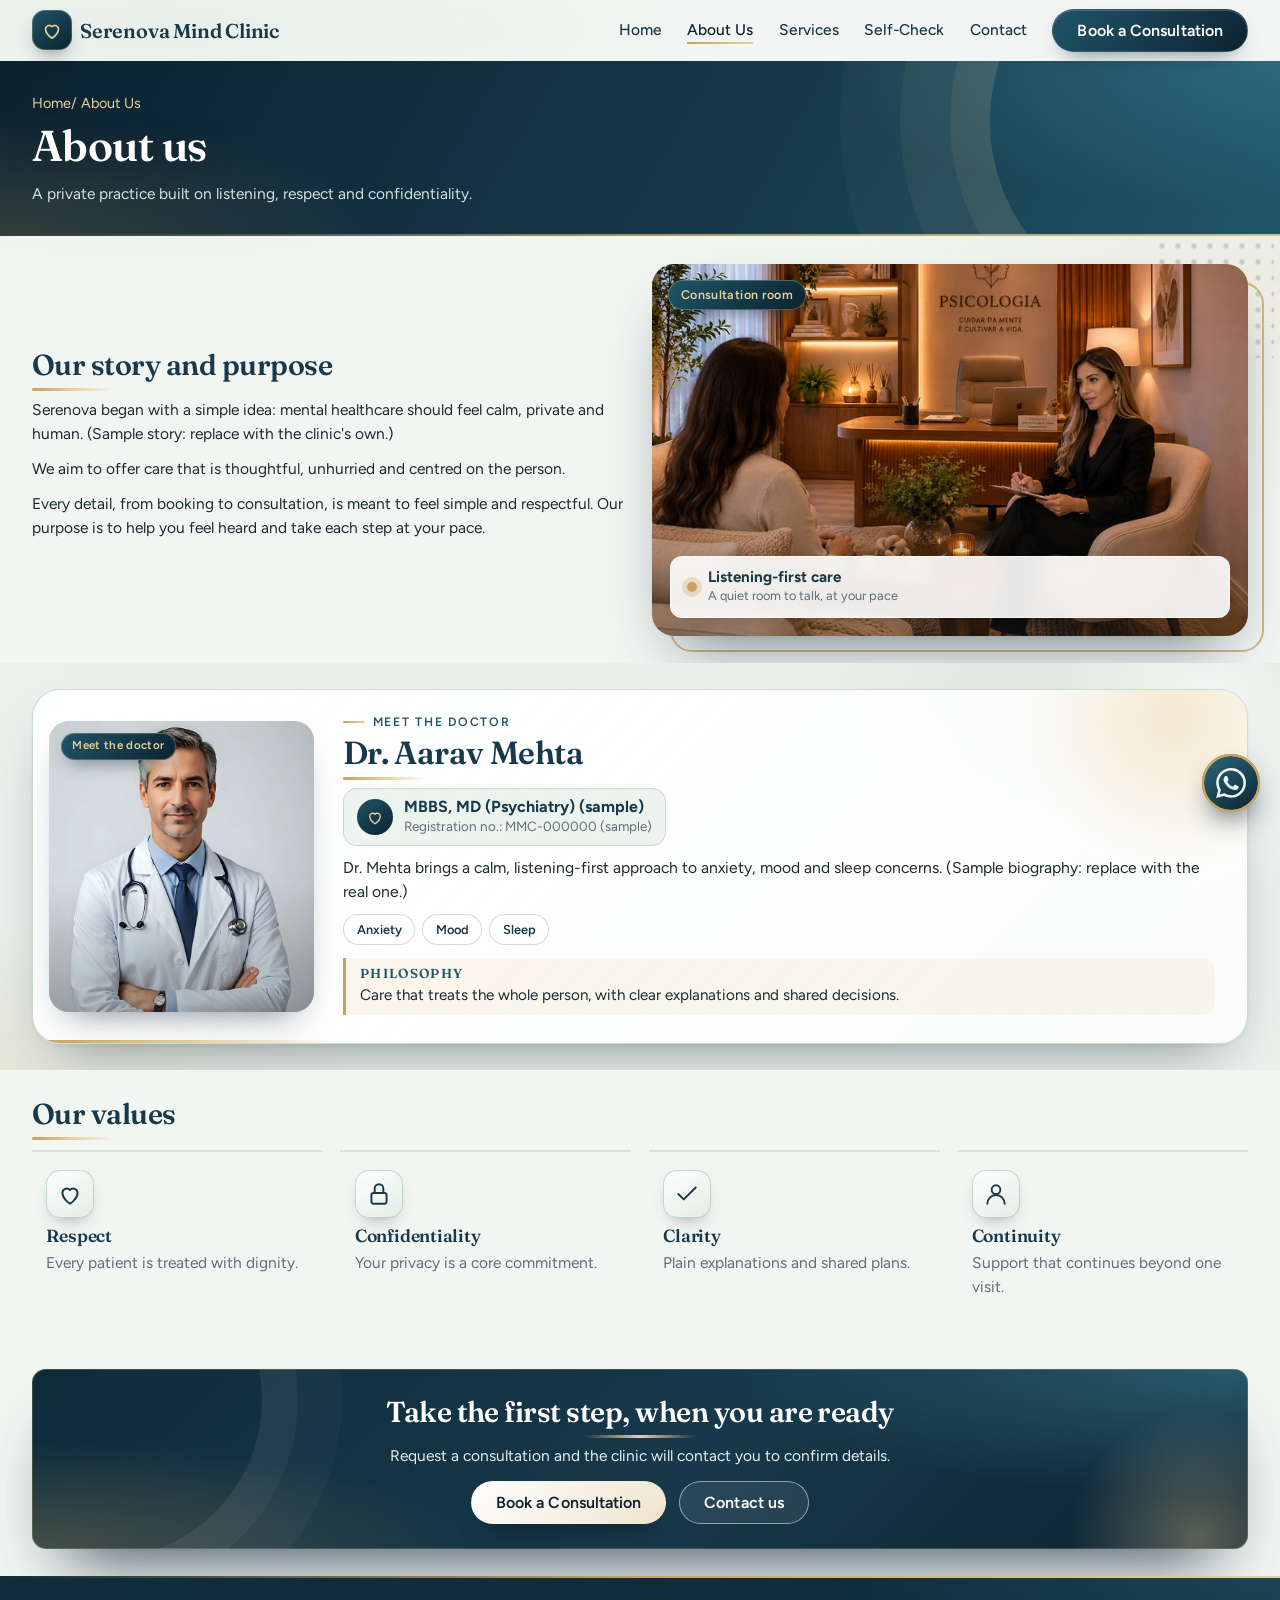
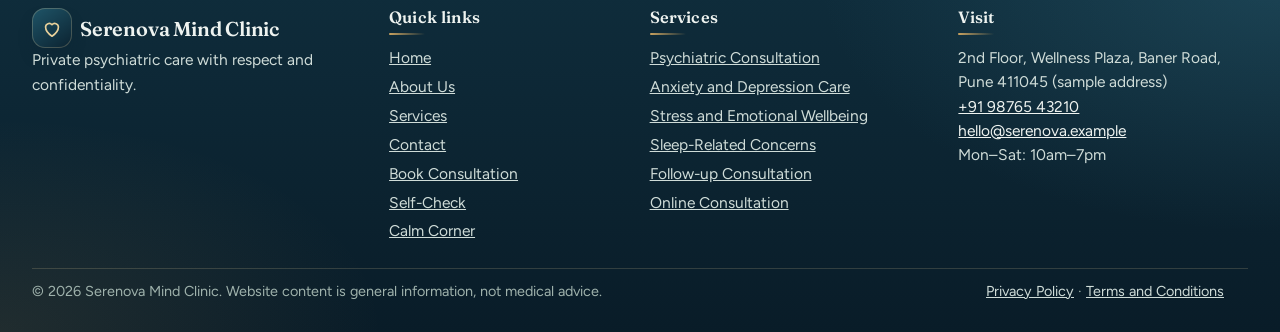
==== commit 5f61ee0c: "initial commit" ====
--- a/about.html
+++ b/about.html
@@ -22,6 +22,7 @@
     <link rel="stylesheet" href="assets/css/photos.css">
     <meta name="theme-color" content="#17394B">
     <link rel="stylesheet" href="assets/css/premium.css">
+    <link rel="stylesheet" href="assets/css/polish.css">
     <link rel="icon" href="assets/images/favicon.svg" type="image/svg+xml">
     <link rel="icon" href="assets/images/favicon-32.png" type="image/png" sizes="32x32">
     <link rel="icon" href="assets/images/favicon.ico" sizes="any">
@@ -67,16 +68,18 @@
                 <figure class="photo land"><span class="chip">Consultation room</span><div class="frame"><img src="assets/images/consultation-room.jpg" alt="Calm consultation room with soft lighting and comfortable seating" loading="lazy"></div><figcaption><i></i><div><b>Listening-first care</b><span>A quiet room to talk, at your pace</span></div></figcaption></figure>
             </div>
         </section>
-        <section class="sec alt" id="doctor">
-            <div class="wrap split">
-                <figure class="photo port flip"><span class="chip">Meet the doctor</span><div class="frame"><img src="assets/images/doctor-portrait.jpg" alt="Portrait of Dr. Aarav Mehta, consultant psychiatrist" loading="lazy"></div><figcaption><i></i><div><b>Dr. Aarav Mehta</b><span>MBBS, MD (Psychiatry)</span></div></figcaption></figure>
-                <div>
-                    <h2>Dr. Aarav Mehta</h2>
-                    <p>Qualifications: MBBS, MD (Psychiatry) (sample)<br>Registration no.: MMC-000000 (sample)</p>
-                    <p>Dr. Mehta brings a calm, listening-first approach to anxiety, mood and sleep concerns. (Sample
-                        biography: replace with the real one.)</p>
-                    <h3>Philosophy</h3>
-                    <p>Care that treats the whole person, with clear explanations and shared decisions.</p>
+        <section class="sec alt doc-sec" id="doctor">
+            <div class="wrap">
+                <div class="doc-card">
+                    <figure class="photo port"><span class="chip">Meet the doctor</span><div class="frame"><img src="assets/images/doctor-portrait.jpg" alt="Portrait of Dr. Aarav Mehta, consultant psychiatrist" loading="lazy"></div></figure>
+                    <div class="doc-tx">
+                        <span class="doc-kicker">Meet the doctor</span>
+                        <h2>Dr. Aarav Mehta</h2>
+                        <p class="doc-who"><i><svg viewBox="0 0 24 24" aria-hidden="true"><path d="M12 21s-7-4.5-7-10a4 4 0 0 1 7-2.6A4 4 0 0 1 19 11c0 5.5-7 10-7 10z"/></svg></i><span><b>MBBS, MD (Psychiatry) (sample)</b><span>Registration no.: MMC-000000 (sample)</span></span></p>
+                        <p>Dr. Mehta brings a calm, listening-first approach to anxiety, mood and sleep concerns. (Sample biography: replace with the real one.)</p>
+                        <ul class="doc-tags"><li>Anxiety</li><li>Mood</li><li>Sleep</li></ul>
+                        <div class="doc-q"><h3>Philosophy</h3><p>Care that treats the whole person, with clear explanations and shared decisions.</p></div>
+                    </div>
                 </div>
             </div>
         </section>
--- a/assets/css/polish.css
+++ b/assets/css/polish.css
@@ -0,0 +1,64 @@
+/* Polish layer (loaded after premium.css): compact doctor card, WhatsApp/footer overlap fix, Calm Start hover */
+
+/* ---------- Doctor card (Home + About) ---------- */
+.doc-sec{padding:1.6rem 0}
+.doc-card{position:relative;display:grid;grid-template-columns:minmax(210px,265px) 1fr;gap:1.8rem;align-items:center;
+  padding:1rem 2rem 1rem 1rem;border-radius:28px;overflow:hidden;isolation:isolate;
+  background:linear-gradient(135deg,rgba(255,255,255,.96),rgba(255,255,255,.78));
+  border:1px solid rgba(157,184,161,.5);
+  box-shadow:0 2px 4px rgba(11,34,48,.05),0 30px 56px -30px rgba(11,34,48,.5);
+  transition:transform .5s var(--ease),box-shadow .5s}
+.doc-card:before{content:"";position:absolute;z-index:-1;width:320px;height:320px;right:-90px;top:-130px;border-radius:50%;
+  background:radial-gradient(circle,rgba(232,208,154,.45),transparent 68%)}
+.doc-card:after{content:"";position:absolute;z-index:-1;left:0;bottom:0;width:100%;height:3px;
+  background:linear-gradient(90deg,var(--gold),var(--gold-2),transparent);transform:scaleX(.25);transform-origin:left;transition:transform .8s var(--ease)}
+.doc-card:hover{transform:translateY(-4px);box-shadow:0 2px 4px rgba(11,34,48,.05),0 40px 64px -28px rgba(11,34,48,.55)}
+.doc-card:hover:after{transform:scaleX(1)}
+
+.doc-card figure.photo.port{max-width:none;width:100%;margin:0;justify-self:stretch}
+.doc-card figure.photo:before,.doc-card figure.photo:after{display:none}
+.doc-card figure.photo .frame{border-radius:20px;box-shadow:0 18px 34px -20px rgba(11,34,48,.6)}
+.doc-card figure.photo.port .frame img{aspect-ratio:1/1.1;object-position:center 14%}
+.doc-card figure.photo .chip{top:12px;left:12px;font-size:.72rem;padding:.28rem .7rem}
+
+.doc-tx{min-width:0}
+.doc-kicker{display:inline-flex;align-items:center;gap:.5rem;font:600 .76rem Figtree,sans-serif;letter-spacing:.14em;text-transform:uppercase;color:var(--teal);margin-bottom:.35rem}
+.doc-kicker:before{content:"";width:22px;height:2px;border-radius:2px;background:linear-gradient(90deg,var(--gold),var(--gold-2))}
+.doc-tx h2{margin:0 0 .5rem;font-size:clamp(1.5rem,2.6vw,2rem);line-height:1.15}
+.doc-who{display:flex;width:fit-content;max-width:100%;align-items:center;gap:.7rem;margin:0 0 .6rem;padding:.5rem .8rem;border-radius:14px;background:rgba(157,184,161,.16);border:1px solid rgba(157,184,161,.4);max-width:none}
+.doc-who i{flex:none;width:36px;height:36px;border-radius:50%;display:grid;place-items:center;background:linear-gradient(145deg,var(--teal),var(--ink))}
+.doc-who i svg{width:18px;height:18px;fill:none;stroke:var(--gold-2);stroke-width:1.8;stroke-linecap:round;stroke-linejoin:round}
+.doc-who b{display:block;font-size:1rem;color:var(--sl);line-height:1.2}
+.doc-who span{display:block;font-size:.84rem;color:var(--mu)}
+.doc-tx>p{margin:0 0 .6rem;font-size:.98rem;line-height:1.55;max-width:none}
+.doc-tags{list-style:none;display:flex;flex-wrap:wrap;gap:.4rem;margin:0 0 .8rem;padding:0}
+.doc-tags li{margin:0;padding:.28rem .8rem;border-radius:999px;font-size:.8rem;font-weight:600;color:var(--sl);background:#fff;border:1px solid rgba(23,57,75,.18);transition:transform .3s var(--ease),background .3s,color .3s,border-color .3s}
+.doc-tags li:hover{transform:translateY(-2px);background:linear-gradient(135deg,var(--teal),var(--ink));color:#fff;border-color:transparent}
+.doc-q{margin:0 0 .8rem;padding:.55rem .9rem;border-left:3px solid var(--gold);border-radius:0 12px 12px 0;background:rgba(232,208,154,.18)}
+.doc-q h3{margin:0 0 .1rem;font-size:.82rem;letter-spacing:.1em;text-transform:uppercase;color:var(--teal)}
+.doc-q p{margin:0;font-size:.95rem;line-height:1.45;max-width:none}
+.doc-tx .btn{margin-top:.1rem}
+
+@media(max-width:820px){
+  .doc-card{grid-template-columns:1fr;gap:1rem;padding:.8rem .8rem 1.2rem}
+  .doc-card figure.photo.port .frame img{aspect-ratio:16/10;object-position:center 12%}
+  .doc-tx{padding:0 .4rem}
+}
+
+/* ---------- WhatsApp button a little higher + footer links always clickable ---------- */
+.wa-fab{bottom:88px}
+.ft{padding-bottom:1.2rem}
+.ft-b{padding-right:24px}
+.ft-b a{position:relative;z-index:80}
+@media(max-width:600px){.wa-fab{bottom:80px}}
+@media(max-width:560px){.ft{padding-bottom:5.5rem}.ft-b{padding-right:0}}
+
+/* ---------- Calm Corner: Start button hover ---------- */
+.cm .btn{position:relative;overflow:hidden}
+.cm .btn:hover,.cm .btn:focus-visible{background:linear-gradient(135deg,#fff 0%,var(--gold-2) 100%);color:var(--ink);border-color:var(--gold-2);
+  transform:translateY(-3px) scale(1.05);
+  box-shadow:0 0 0 5px rgba(232,208,154,.28),0 0 28px 4px rgba(232,208,154,.55),0 16px 28px -12px rgba(0,0,0,.6)}
+.cm .btn:hover:after{background:linear-gradient(100deg,transparent,rgba(255,255,255,.9),transparent)}
+.cm .btn:active{transform:translateY(-1px) scale(.98)}
+.cm .btn.ghost:hover{background:rgba(255,255,255,.14);color:#fff;border-color:var(--gold-2);
+  box-shadow:0 0 0 4px rgba(232,208,154,.18),0 12px 24px -12px rgba(0,0,0,.6)}
